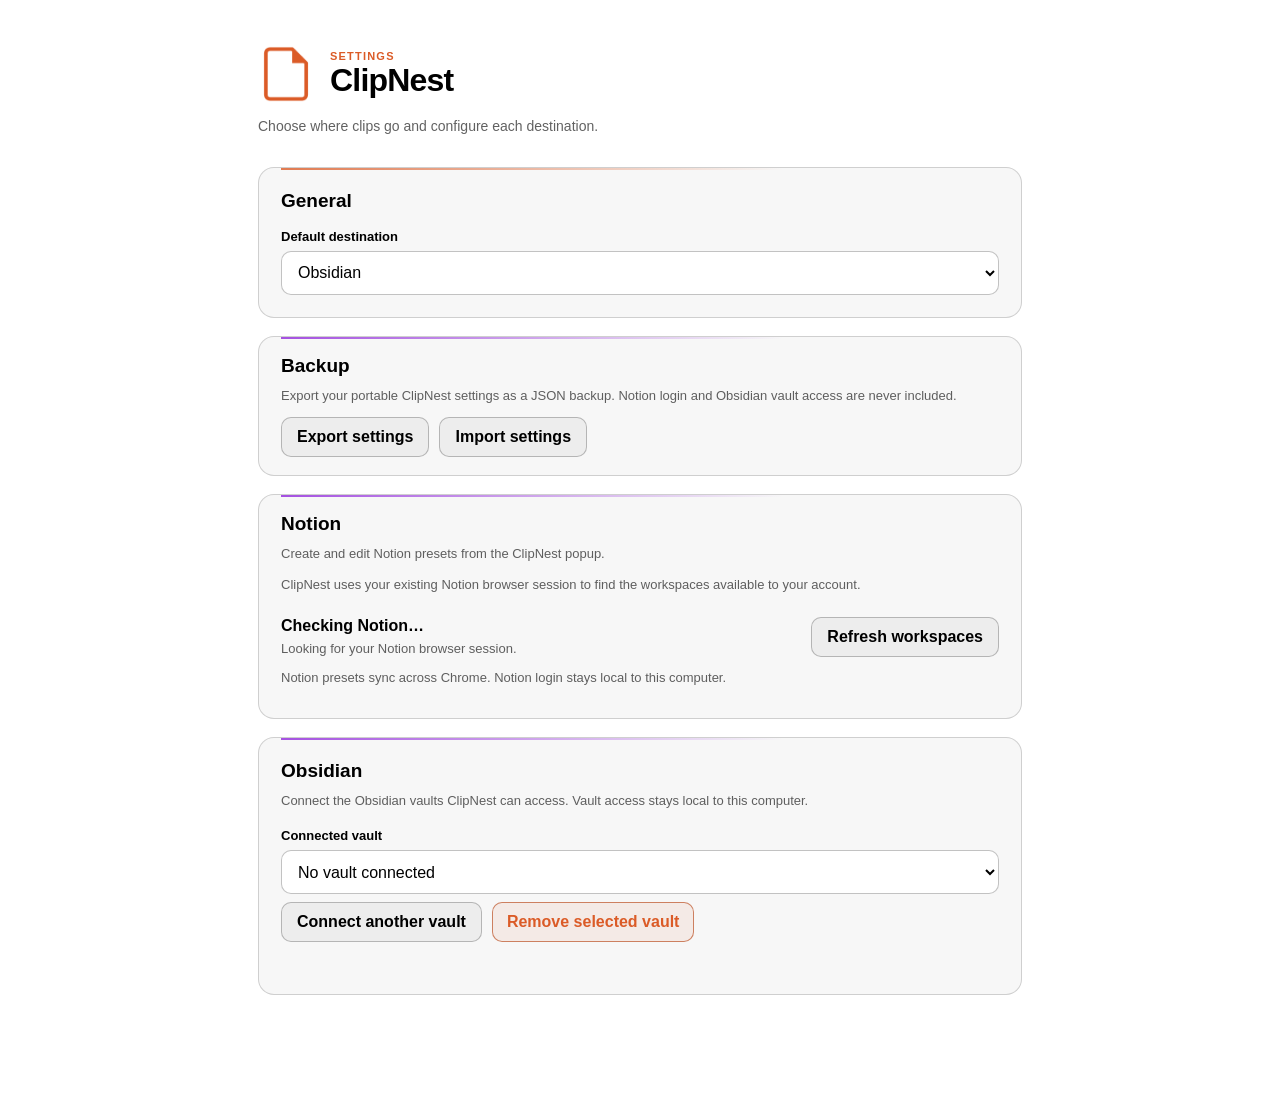
==== options.html @ adb9671c "Simplify Obsidian clip settings" ====
<!doctype html>
<html lang="en">
<head>
  <meta charset="utf-8" />
  <meta name="viewport" content="width=device-width, initial-scale=1" />
  <title>ClipNest Settings</title>
  <link rel="stylesheet" href="options.css" />
</head>
<body>
  <main class="page">
    <header class="settings-header">
      <div class="brand-row">
        <img
          class="brand-icon"
          src="icons/icon128.png"
          alt=""
          width="56"
          height="56"
        />
        <div class="brand-copy">
          <div class="brand-label">SETTINGS</div>
          <h1>ClipNest</h1>
        </div>
      </div>

      <p>Choose where clips go and configure each destination.</p>
    </header>

    <section class="card">
      <h2>General</h2>
      <label class="field">
        <span>Default destination</span>
        <select id="defaultDestination">
          <option value="obsidian">Obsidian</option>
          <option value="notion">Notion</option>
        </select>
      </label>
    </section>

    <section class="card backup-card">
      <h2>Backup</h2>

      <p class="help">
        Export your portable ClipNest settings as a JSON backup.
        Notion login and Obsidian vault access are never included.
      </p>

      <div class="vault-actions">
        <button
          id="exportSettings"
          class="secondary"
          type="button"
        >
          Export settings
        </button>

        <button
          id="importSettings"
          class="secondary"
          type="button"
        >
          Import settings
        </button>

        <input
          id="importSettingsFile"
          type="file"
          accept=".json,application/json"
          hidden
        />
      </div>

      <div
        id="settingsBackupStatus"
        class="status"
      ></div>
    </section>

    <section id="notionSettingsCard" class="card">
      <h2>Notion</h2>

      <p class="help notion-popup-management-note">
        Create and edit Notion presets from the ClipNest popup.
      </p>

      <p class="help">
        ClipNest uses your existing Notion browser session to find the workspaces available to your account.
      </p>

      <div class="notion-connection">
        <div>
          <strong id="notionConnectionTitle">Checking Notion…</strong>
          <div id="notionConnectionStatus" class="help">
            Looking for your Notion browser session.
          </div>
        </div>

        <div class="vault-actions notion-connection-actions">
          <button id="refreshNotionWorkspaces" class="secondary" type="button">
            Refresh workspaces
          </button>
        </div>
      </div>

      <p class="help notion-sync-note">
        Notion presets sync across Chrome. Notion login stays local to this computer.
      </p>

      <label class="field">
        <span>Preset</span>

        <select id="notionPresetSelect">
          <option value="">No presets configured</option>
        </select>
      </label>

      <div class="vault-actions">
        <button id="newNotionPreset" class="secondary" type="button">
          New preset
        </button>

        <button id="removeNotionPreset" class="vault-remove" type="button">
          Remove selected preset
        </button>
      </div>

      <label class="field">
        <span>Preset name</span>

        <input
          id="notionPresetName"
          type="text"
          autocomplete="off"
          placeholder="Reading Inbox"
        />
      </label>

      <label class="field">
        <span>Workspace</span>

        <div class="notion-workspace-picker">
          <button
            id="notionWorkspacePickerButton"
            class="notion-workspace-picker-button"
            type="button"
            aria-haspopup="listbox"
            aria-expanded="false"
          >
            <span
              id="notionWorkspacePickerIcon"
              class="notion-workspace-avatar notion-workspace-avatar-fallback"
            >
              N
            </span>

            <span
              id="notionWorkspacePickerLabel"
              class="notion-workspace-picker-label"
            >
              Choose a Notion workspace…
            </span>

            <span class="notion-workspace-picker-chevron">
              ▾
            </span>
          </button>

          <div
            id="notionWorkspacePickerMenu"
            class="notion-workspace-picker-menu hidden"
            role="listbox"
          ></div>

          <select
            id="notionWorkspaceSelect"
            class="notion-workspace-native-select"
            tabindex="-1"
            aria-hidden="true"
          >
            <option value="">Choose a Notion workspace…</option>
          </select>
        </div>

        <small id="notionWorkspaceHelp">
          Each preset remembers its own workspace.
        </small>
      </label>

      <label class="field">
        <span>Destination</span>

        <input
          id="notionDestinationSearch"
          type="search"
          autocomplete="off"
          placeholder="Search pages and databases…"
          disabled
        />

        <div
          id="notionDestinationResults"
          class="notion-destination-results"
        ></div>


        <select id="notionDataSourceId" class="notion-destination-native-select" disabled>
          <option value="">Choose a workspace first</option>
        </select>

        <small id="notionDataSourceHelp">
          Choose a workspace, then search for a page or database.
        </small>
      </label>

      <div class="notion-fields-editor">
        <div class="notion-fields-editor-heading">
          <strong>Fields</strong>
          <small id="notionFieldsEditorHelp">
            Choose a destination to configure its fields.
          </small>
        </div>

        <div
          id="notionPageFieldsPanel"
          class="notion-destination-fields-panel hidden"
        >
          <div class="notion-page-field-row">
            <div class="notion-field-config-copy">
              <strong>Title</strong>
              <small>
                Filled from the current webpage title.
              </small>
            </div>

            <span class="notion-field-type-badge">
              title
            </span>

            <span class="notion-field-automatic">
              Child page
            </span>
          </div>

          <small class="notion-fields-editor-note">
            This destination is a page. ClipNest creates a child page beneath it, so database properties do not apply.
          </small>
        </div>

        <div
          id="notionDatabaseFieldsPanel"
          class="notion-destination-fields-panel hidden"
        >
          <div
            id="notionSchemaFields"
            class="notion-schema-fields"
          ></div>

          <small class="notion-fields-editor-note">
            Fields come directly from this Notion database.
          </small>
        </div>

        <div
          class="notion-property-bridge"
          hidden
          aria-hidden="true"
        >
          <select id="notionTitleProperty" disabled>
            <option value="">Choose a database first</option>
          </select>

          <select id="notionUrlProperty" disabled>
            <option value="">None</option>
          </select>

          <select id="notionTagsProperty" disabled>
            <option value="">None</option>
          </select>
        </div>
      </div>

      <div id="notionStatus" class="status"></div>
    </section>

    <section class="card">
      <h2>Obsidian</h2>
      <p class="help">Connect the Obsidian vaults ClipNest can access. Vault access stays local to this computer.</p>

      <label class="field">
        <span>Connected vault</span>
        <select id="vaultSelect">
          <option value="">No vault connected</option>
        </select>
      </label>

      <div class="vault-actions">
        <button id="chooseVault" class="secondary" type="button">Connect another vault</button>
        <button id="disconnectVault" class="vault-remove" type="button">Remove selected vault</button>
      </div>

      <span id="vaultName" class="vault-name">No vault connected</span>

      <div id="obsidianStatus" class="status"></div>
    </section>

    <div id="settingsSavebar" class="savebar" hidden>
      <button id="saveSettings" class="primary" type="button">Save settings</button>
      <div id="saveStatus" class="status"></div>
    </div>
  </main>

  <script src="vault-store.js"></script>
  <script src="notion-store.js"></script>
  <script src="notion-session.js"></script>
<script src="fs-store.js"></script>
  <script src="options.js"></script>
</body>
</html>
---- options.css ----
:root {
  color-scheme: light dark;
  font-family:
    -apple-system,
    BlinkMacSystemFont,
    "Segoe UI",
    sans-serif;

  --purple: #9027db;
  --orange: #db5b27;

  --border:
    color-mix(
      in srgb,
      CanvasText 16%,
      transparent
    );

  --border-strong:
    color-mix(
      in srgb,
      CanvasText 24%,
      transparent
    );

  --muted:
    color-mix(
      in srgb,
      CanvasText 62%,
      transparent
    );

  --surface:
    color-mix(
      in srgb,
      CanvasText 3%,
      Canvas
    );

  --surface-hover:
    color-mix(
      in srgb,
      CanvasText 7%,
      Canvas
    );
}

* {
  box-sizing: border-box;
}

body {
  margin: 0;
  background: Canvas;
  color: CanvasText;
}

.page {
  width: min(820px, 100%);
  margin: 0 auto;
  padding: 46px 28px 90px;
}

/* Header */

.settings-header {
  margin-bottom: 30px;
}

.brand-row {
  display: flex;
  align-items: center;
  gap: 16px;
}

.brand-icon {
  width: 56px;
  height: 56px;
  display: block;
  flex: 0 0 auto;
}

.brand-copy {
  min-width: 0;
}

.brand-label {
  margin-bottom: 2px;
  color: var(--orange);
  font-size: 11px;
  font-weight: 800;
  letter-spacing: .11em;
}

.settings-header h1 {
  margin: 0;
  font-size: 32px;
  line-height: 1.05;
  letter-spacing: -.025em;
}

.settings-header p {
  max-width: 600px;
  margin: 14px 0 0;
  color: var(--muted);
  font-size: 14px;
  line-height: 1.5;
}

/* Cards */

.card {
  position: relative;
  margin-bottom: 18px;
  padding: 22px;
  overflow: hidden;

  border: 1px solid var(--border);
  border-radius: 16px;

  background: var(--surface);
}

.card::before {
  content: "";
  position: absolute;
  top: 0;
  left: 22px;
  right: 22px;
  height: 2px;

  background:
    linear-gradient(
      90deg,
      var(--purple),
      transparent 70%
    );

  opacity: .8;
}

.card:first-of-type::before {
  background:
    linear-gradient(
      90deg,
      var(--orange),
      transparent 70%
    );
}

.card h2 {
  margin: 0 0 8px;
  font-size: 19px;
  line-height: 1.2;
}

.help {
  max-width: 680px;
  margin: 0 0 18px;
  color: var(--muted);
  font-size: 13px;
  line-height: 1.5;
}

/* Fields */

.field {
  display: block;
  margin-top: 16px;
}

.field > span {
  display: block;
  margin-bottom: 7px;

  font-size: 13px;
  font-weight: 700;
}

.field em {
  color: var(--muted);
  font-style: normal;
  font-weight: 400;
}

.field small {
  display: block;
  margin-top: 6px;

  color: var(--muted);
  font-size: 12px;
  line-height: 1.4;
}

input,
select {
  width: 100%;
  min-height: 44px;

  padding: 10px 12px;

  border: 1px solid var(--border-strong);
  border-radius: 10px;

  outline: none;

  background: Canvas;
  color: CanvasText;

  font: inherit;

  transition:
    border-color 120ms ease,
    box-shadow 120ms ease,
    background 120ms ease;
}

input:hover,
select:hover {
  border-color:
    color-mix(
      in srgb,
      CanvasText 34%,
      transparent
    );
}

input:focus,
select:focus {
  border-color: var(--purple);

  box-shadow:
    0 0 0 3px
    color-mix(
      in srgb,
      var(--purple) 18%,
      transparent
    );
}

input::placeholder {
  color:
    color-mix(
      in srgb,
      CanvasText 40%,
      transparent
    );
}

/* Two-column fields */

.grid2 {
  display: grid;
  grid-template-columns: 1fr 1fr;
  gap: 14px;
}

/* Buttons */

button {
  min-height: 40px;
  font: inherit;
  cursor: pointer;

  transition:
    background 120ms ease,
    border-color 120ms ease,
    transform 80ms ease;
}

button:active {
  transform: translateY(1px);
}

.primary,
.secondary {
  padding: 9px 15px;
  border-radius: 10px;
  font-weight: 700;
}

.primary {
  border: 1px solid var(--purple);
  background: var(--purple);
  color: #fff;
}

.primary:hover {
  filter: brightness(.95);
}

.primary:focus-visible,
.secondary:focus-visible,
.text-button:focus-visible {
  outline: 2px solid var(--purple);
  outline-offset: 2px;
}

.secondary {
  border: 1px solid var(--border-strong);
  background: var(--surface-hover);
  color: CanvasText;
}

.secondary:hover {
  border-color:
    color-mix(
      in srgb,
      var(--purple) 65%,
      var(--border-strong)
    );

  background:
    color-mix(
      in srgb,
      var(--purple) 8%,
      var(--surface)
    );
}

.text-button {
  min-height: auto;
  padding: 7px 0;

  border: 0;
  background: transparent;

  color: var(--orange);

  font-weight: 650;
}

.text-button:hover {
  text-decoration: underline;
}

/* Vault */

.vault-row {
  display: flex;
  align-items: center;
  gap: 12px;

  margin: 16px 0 4px;
}

.vault-name {
  color: var(--muted);
  font-size: 13px;
}

/* Status */

.status {
  min-height: 20px;
  margin-top: 10px;

  font-size: 13px;
  line-height: 1.4;
}

.status.error {
  color: #d64a3b;
}

.status.success {
  color: #3a9651;
}

/* Sticky save area */

.savebar {
  position: sticky;
  bottom: 18px;
  z-index: 10;

  display: flex;
  align-items: center;
  gap: 14px;

  margin-top: 24px;
  padding: 12px;

  border: 1px solid var(--border);
  border-radius: 14px;

  background:
    color-mix(
      in srgb,
      Canvas 90%,
      transparent
    );

  box-shadow:
    0 10px 35px
    rgba(0, 0, 0, .16);

  backdrop-filter: blur(14px);
}

.savebar .primary {
  min-width: 150px;
}

/* Existing toggle support */

.toggle-row {
  display: flex;
  align-items: center;
  gap: 9px;

  margin-top: 14px;

  font-size: 13px;
}

.toggle-row input {
  width: auto;
  min-height: auto;
  margin: 0;
}

/* Responsive */

@media (max-width: 620px) {
  .page {
    padding: 28px 18px 70px;
  }

  .grid2 {
    grid-template-columns: 1fr;
  }

  .vault-row {
    align-items: flex-start;
    flex-direction: column;
  }

  .savebar {
    bottom: 10px;
  }

  .savebar .primary {
    flex: 1;
  }
}


/* VAULT MANAGEMENT - V0.7.1 */

.vault-actions {
  display: flex;
  align-items: center;
  gap: 10px;
  flex-wrap: wrap;
  margin: 8px 0 6px;
}

.vault-remove {
  appearance: none;
  border: 0;
  background: transparent;
  color: #db5b27;
  padding: 8px 4px;
  font: inherit;
  font-weight: 650;
  cursor: pointer;
}

.vault-remove:hover:not(:disabled) {
  text-decoration: underline;
}

.vault-remove:disabled {
  opacity: .4;
  cursor: default;
}

.vault-name {
  display: block;
  margin-bottom: 14px;
}

/* NOTION OAUTH */

.notion-connection {
  display: flex;
  align-items: flex-start;
  justify-content: space-between;
  gap: 18px;
  padding: 14px 0 18px;
}

.notion-connection strong {
  display: block;
  margin-bottom: 4px;
}

.notion-connection .help {
  margin: 0;
}

.notion-connection-actions {
  flex-shrink: 0;
  margin: 0;
}

/* NOTION WORKSPACE PICKER */

.notion-workspace-picker {
  position: relative;
}

.notion-workspace-native-select {
  position: absolute;
  width: 1px;
  height: 1px;
  opacity: 0;
  pointer-events: none;
}

.notion-workspace-picker-button {
  width: 100%;
  min-height: 54px;
  display: flex;
  align-items: center;
  gap: 12px;
  padding: 9px 14px;
  border: 1px solid rgba(255, 255, 255, 0.22);
  border-radius: 10px;
  background: rgba(0, 0, 0, 0.12);
  color: inherit;
  font: inherit;
  text-align: left;
  cursor: pointer;
}

.notion-workspace-picker-button:hover {
  border-color: rgba(255, 255, 255, 0.34);
}

.notion-workspace-picker-button:focus-visible {
  outline: 2px solid #9027db;
  outline-offset: 2px;
}

.notion-workspace-picker-button:disabled {
  cursor: default;
  opacity: 0.55;
}

.notion-workspace-picker-label {
  flex: 1;
  min-width: 0;
  overflow: hidden;
  text-overflow: ellipsis;
  white-space: nowrap;
}

.notion-workspace-picker-chevron {
  flex: 0 0 auto;
  opacity: 0.7;
}

.notion-workspace-avatar {
  width: 34px;
  height: 34px;
  flex: 0 0 34px;
  display: grid;
  place-items: center;
  overflow: hidden;
  border-radius: 8px;
  background: rgba(255, 255, 255, 0.08);
  font-size: 20px;
  line-height: 1;
}

.notion-workspace-avatar img {
  width: 100%;
  height: 100%;
  display: block;
  object-fit: cover;
}

.notion-workspace-avatar-fallback {
  font-size: 17px;
  font-weight: 650;
}

.notion-workspace-picker-menu {
  position: absolute;
  z-index: 100;
  top: calc(100% + 6px);
  left: 0;
  right: 0;
  max-height: 330px;
  overflow-y: auto;
  padding: 6px;
  border: 1px solid rgba(255, 255, 255, 0.2);
  border-radius: 12px;
  background: #1d1d1d;
  box-shadow:
    0 18px 50px rgba(0, 0, 0, 0.34);
}

.notion-workspace-picker-item {
  width: 100%;
  display: flex;
  align-items: center;
  gap: 12px;
  padding: 9px 10px;
  border: 0;
  border-radius: 8px;
  background: transparent;
  color: inherit;
  font: inherit;
  text-align: left;
  cursor: pointer;
}

.notion-workspace-picker-item:hover,
.notion-workspace-picker-item[aria-selected="true"] {
  background: rgba(144, 39, 219, 0.18);
}

.notion-workspace-picker-item-copy {
  min-width: 0;
  flex: 1;
}

.notion-workspace-picker-item-name {
  overflow: hidden;
  text-overflow: ellipsis;
  white-space: nowrap;
  font-weight: 650;
}

.notion-workspace-picker-item-meta {
  margin-top: 2px;
  overflow: hidden;
  text-overflow: ellipsis;
  white-space: nowrap;
  font-size: 12px;
  opacity: 0.58;
}

.notion-workspace-picker-check {
  width: 20px;
  flex: 0 0 20px;
  text-align: center;
  font-weight: 700;
}

.notion-workspace-picker-menu.hidden {
  display: none;
}

/* NOTION WORKSPACE PICKER - TEXT LAYOUT FIX */

.notion-workspace-picker-item-copy {
  display: flex;
  flex-direction: column;
  justify-content: center;
  gap: 2px;
  min-width: 0;
}

.notion-workspace-picker-item-name,
.notion-workspace-picker-item-meta {
  display: block;
  width: 100%;
}

.notion-workspace-picker-item-name {
  line-height: 1.25;
}

.notion-workspace-picker-item-meta {
  line-height: 1.3;
}

.notion-workspace-picker-item {
  min-height: 58px;
}

.notion-workspace-picker-menu {
  overflow-x: hidden;
  overflow-y: auto;
}

/* NOTION DESTINATION RESULTS */

.notion-destination-native-select {
  position: absolute;
  width: 1px;
  height: 1px;
  opacity: 0;
  pointer-events: none;
}

.notion-destination-results {
  margin-top: 10px;
  max-height: 390px;
  overflow-x: hidden;
  overflow-y: auto;
  border: 1px solid rgba(255, 255, 255, 0.18);
  border-radius: 12px;
  background: rgba(0, 0, 0, 0.12);
}

.notion-destination-results:empty {
  display: none;
}

.notion-destination-placeholder {
  padding: 18px;
  color: rgba(255, 255, 255, 0.55);
  font-size: 14px;
}

.notion-destination-group {
  padding: 8px;
}

.notion-destination-group + .notion-destination-group {
  border-top: 1px solid rgba(255, 255, 255, 0.09);
}

.notion-destination-group-title {
  padding: 8px 10px 6px;
  color: rgba(255, 255, 255, 0.62);
  font-size: 13px;
  font-weight: 700;
}

.notion-destination-item {
  width: 100%;
  min-height: 58px;
  display: flex;
  align-items: center;
  gap: 12px;
  padding: 8px 10px;
  border: 0;
  border-radius: 9px;
  background: transparent;
  color: inherit;
  font: inherit;
  text-align: left;
  cursor: pointer;
}

.notion-destination-item:hover {
  background: rgba(255, 255, 255, 0.065);
}

.notion-destination-item.selected {
  background: rgba(144, 39, 219, 0.2);
}

.notion-destination-icon {
  width: 36px;
  height: 36px;
  flex: 0 0 36px;
  display: grid;
  place-items: center;
  overflow: hidden;
  border-radius: 7px;
  background: rgba(255, 255, 255, 0.07);
  font-size: 22px;
  line-height: 1;
}

.notion-destination-icon img {
  width: 100%;
  height: 100%;
  display: block;
  object-fit: contain;
}

.notion-destination-icon.fallback {
  color: rgba(255, 255, 255, 0.68);
  font-size: 19px;
  font-weight: 600;
}

.notion-destination-copy {
  min-width: 0;
  flex: 1;
}

.notion-destination-name {
  overflow: hidden;
  text-overflow: ellipsis;
  white-space: nowrap;
  font-weight: 650;
  line-height: 1.3;
}

.notion-destination-breadcrumb {
  margin-top: 3px;
  overflow: hidden;
  text-overflow: ellipsis;
  white-space: nowrap;
  color: rgba(255, 255, 255, 0.52);
  font-size: 13px;
  line-height: 1.25;
}

.notion-destination-check {
  width: 20px;
  flex: 0 0 20px;
  text-align: center;
  font-weight: 700;
}

/* =================================
   NOTION PRESET FIELDS EDITOR
   ================================= */

.notion-fields-editor {
  display: flex;
  flex-direction: column;
  gap: 10px;
  margin-top: 4px;
}

.notion-fields-editor-heading {
  display: flex;
  flex-direction: column;
  gap: 4px;
  margin-bottom: 2px;
}

.notion-fields-editor-heading strong {
  font-size: 15px;
}

.notion-fields-editor-heading small,
.notion-fields-editor-note {
  opacity: .65;
  line-height: 1.4;
}

.notion-field-config-row {
  display: grid;
  grid-template-columns:
    minmax(150px, .8fr)
    minmax(190px, 1.2fr)
    auto;

  align-items: center;
  gap: 12px;

  padding: 12px;

  border: 1px solid rgba(255, 255, 255, .11);
  border-radius: 10px;

  background: rgba(255, 255, 255, .025);
}

.notion-field-config-copy {
  display: flex;
  flex-direction: column;
  gap: 3px;
  min-width: 0;
}

.notion-field-config-copy strong {
  font-size: 14px;
}

.notion-field-config-copy small {
  opacity: .58;
  line-height: 1.3;
}

.notion-field-config-row select {
  width: 100%;
  min-width: 0;
}

.notion-field-visibility {
  display: inline-flex;
  align-items: center;
  gap: 7px;

  white-space: nowrap;

  font-size: 12px;
  cursor: pointer;
}

.notion-field-visibility input {
  margin: 0;
}

.notion-field-visibility:has(input:disabled) {
  opacity: .45;
  cursor: default;
}

.notion-field-automatic {
  opacity: .5;
  font-size: 12px;
  white-space: nowrap;
}

@media (max-width: 760px) {
  .notion-field-config-row {
    grid-template-columns: 1fr;
  }

  .notion-field-visibility,
  .notion-field-automatic {
    justify-self: start;
  }
}

/* =================================
   NOTION DYNAMIC SCHEMA FIELDS
   ================================= */

.notion-destination-fields-panel.hidden {
  display: none;
}

.notion-schema-fields {
  display: flex;
  flex-direction: column;
  gap: 9px;
}

.notion-schema-field-row,
.notion-page-field-row {
  display: grid;
  grid-template-columns:
    minmax(180px, 1fr)
    minmax(88px, auto)
    minmax(150px, auto);

  align-items: center;
  gap: 14px;

  padding: 12px 14px;

  border: 1px solid rgba(255, 255, 255, .11);
  border-radius: 10px;

  background: rgba(255, 255, 255, .025);
}

.notion-field-type-badge {
  display: inline-flex;
  align-items: center;
  justify-content: center;

  justify-self: start;

  padding: 4px 8px;

  border: 1px solid rgba(255, 255, 255, .12);
  border-radius: 999px;

  background: rgba(255, 255, 255, .04);

  opacity: .72;

  font-size: 11px;
  line-height: 1;
}

.notion-schema-field-action {
  display: flex;
  align-items: center;
  justify-content: flex-end;

  min-width: 140px;
}

.notion-field-not-supported {
  opacity: .42;
  font-size: 12px;
  white-space: nowrap;
}

.notion-schema-fields-empty {
  padding: 18px;

  border: 1px dashed rgba(255, 255, 255, .14);
  border-radius: 10px;

  opacity: .55;
  text-align: center;
}

.notion-property-bridge {
  display: none !important;
}

.notion-schema-field-warning {
  border-color: rgba(219, 91, 39, .35);
}

@media (max-width: 760px) {
  .notion-schema-field-row,
  .notion-page-field-row {
    grid-template-columns: 1fr;
  }

  .notion-schema-field-action {
    justify-content: flex-start;
  }
}

/* Notion preset management moved to the popup. */

.notion-popup-management-note {
  margin-bottom: 18px;
}

/* Keep browser-session controls in Settings.
   Hide the obsolete preset editor without removing
   its DOM yet, so existing session/admin code remains safe. */

label:has(#notionPresetSelect),
label:has(#notionPresetName),
label:has(#notionWorkspacePickerButton),
label:has(#notionDestinationSearch),
label:has(#notionDataSourceId),
.vault-actions:has(#newNotionPreset),
#newNotionPreset,
#removeNotionPreset,
#notionWorkspaceHelp,
#notionDestinationResults,
#notionDataSourceHelp,
.notion-fields-editor,
.notion-property-bridge {
  display: none !important;
}

.backup-card,
#notionSettingsCard {
  padding-top: 18px;
  padding-bottom: 18px;
}

.backup-card .help,
#notionSettingsCard > .help {
  margin-bottom: 12px;
}

.backup-card .vault-actions {
  margin-top: 4px;
  margin-bottom: 0;
}

.backup-card .status:empty,
#notionStatus:empty {
  min-height: 0;
  margin-top: 0;
}

#notionSettingsCard .field {
  margin-top: 14px;
}

.notion-connection {
  padding-top: 10px;
  padding-bottom: 12px;
}

.notion-sync-note {
  margin-top: -2px;
  margin-bottom: 12px;
}

#vaultName {
  display: none;
}

.vault-remove {
  min-height: 40px;
  padding: 9px 14px;
  border: 1px solid
    color-mix(
      in srgb,
      var(--orange) 58%,
      var(--border-strong)
    );
  border-radius: 10px;
  background:
    color-mix(
      in srgb,
      var(--orange) 8%,
      transparent
    );
  color: var(--orange);
  font-weight: 700;
}

.vault-remove:hover:not(:disabled) {
  border-color:
    color-mix(
      in srgb,
      var(--orange) 78%,
      var(--border-strong)
    );
  background:
    color-mix(
      in srgb,
      var(--orange) 14%,
      transparent
    );
  text-decoration: none;
}

.savebar[hidden] {
  display: none;
}

.page.settings-dirty .card:last-of-type {
  margin-bottom: 88px;
}
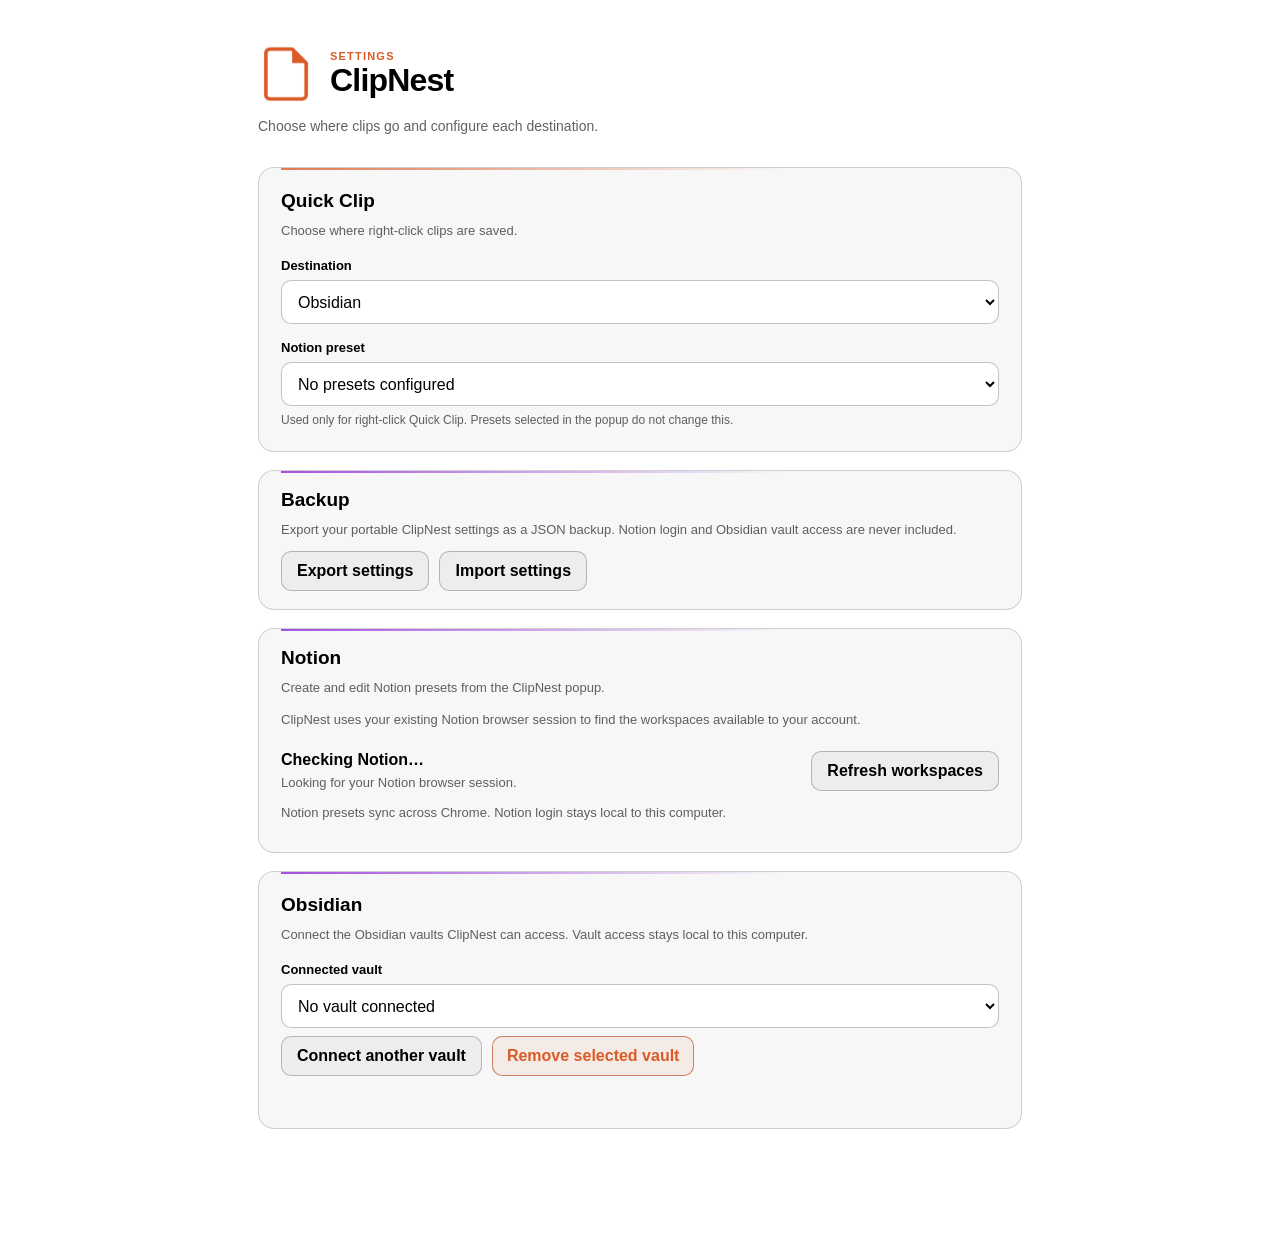
==== commit e391ec9b: "Add dedicated Quick Clip Notion preset" ====
--- a/options.html
+++ b/options.html
@@ -27,13 +27,34 @@
     </header>
 
     <section class="card">
-      <h2>General</h2>
-      <label class="field">
-        <span>Default destination</span>
+      <h2>Quick Clip</h2>
+
+      <p class="help">
+        Choose where right-click clips are saved.
+      </p>
+
+      <label class="field">
+        <span>Destination</span>
         <select id="defaultDestination">
           <option value="obsidian">Obsidian</option>
           <option value="notion">Notion</option>
         </select>
+      </label>
+
+      <label
+        id="quickClipNotionPresetField"
+        class="field"
+        hidden
+      >
+        <span>Notion preset</span>
+
+        <select id="quickClipNotionPresetId">
+          <option value="">No presets configured</option>
+        </select>
+
+        <small>
+          Used only for right-click Quick Clip. Presets selected in the popup do not change this.
+        </small>
       </label>
     </section>
 
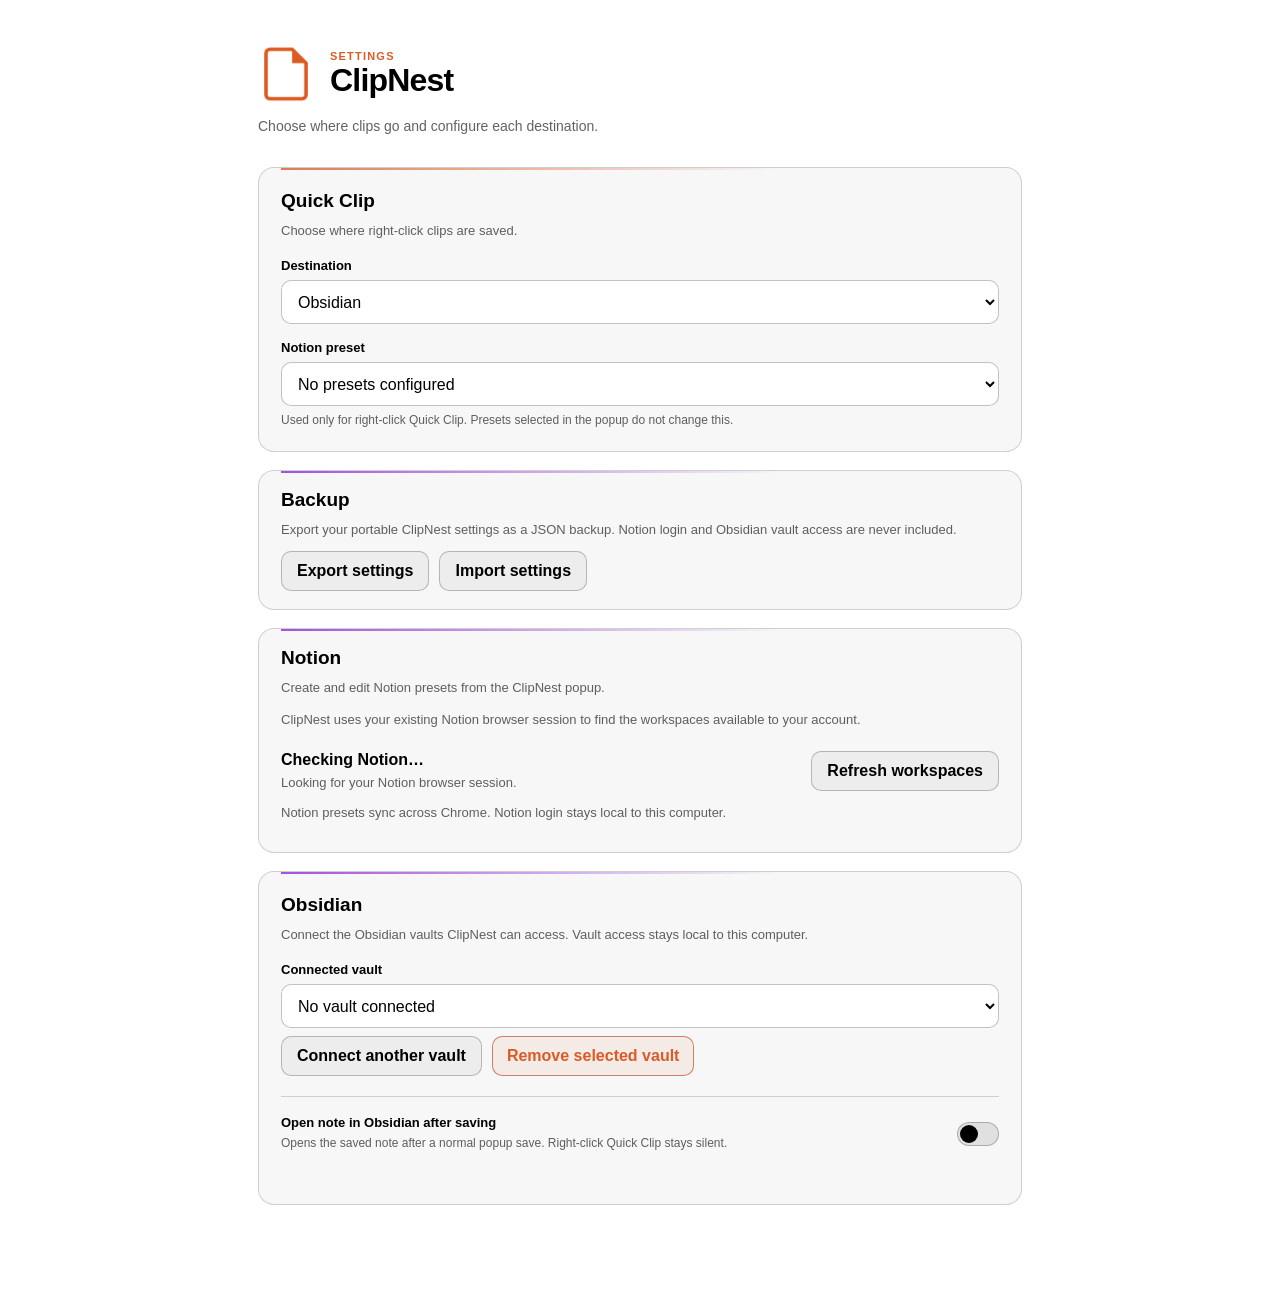
==== commit adffc309: "Open saved Obsidian notes on request" ====
--- a/options.html
+++ b/options.html
@@ -321,6 +321,21 @@
 
       <span id="vaultName" class="vault-name">No vault connected</span>
 
+      <label class="toggle-field">
+        <span class="toggle-copy">
+          <span>Open note in Obsidian after saving</span>
+          <small>
+            Opens the saved note after a normal popup save.
+            Right-click Quick Clip stays silent.
+          </small>
+        </span>
+
+        <input
+          id="obsidianOpenAfterSave"
+          type="checkbox"
+        />
+      </label>
+
       <div id="obsidianStatus" class="status"></div>
     </section>
 
--- a/options.css
+++ b/options.css
@@ -190,6 +190,76 @@
   color: var(--muted);
   font-size: 12px;
   line-height: 1.4;
+}
+
+.toggle-field {
+  display: flex;
+  align-items: center;
+  justify-content: space-between;
+  gap: 20px;
+  margin-top: 20px;
+  padding-top: 18px;
+  border-top: 1px solid var(--border);
+}
+
+.toggle-copy {
+  min-width: 0;
+}
+
+.toggle-copy > span {
+  display: block;
+  font-size: 13px;
+  font-weight: 700;
+}
+
+.toggle-copy small {
+  display: block;
+  margin-top: 5px;
+  color: var(--muted);
+  font-size: 12px;
+  line-height: 1.4;
+}
+
+.toggle-field input[type="checkbox"] {
+  appearance: none;
+  position: relative;
+  width: 42px;
+  min-width: 42px;
+  height: 24px;
+  min-height: 24px;
+  margin: 0;
+  padding: 0;
+  border: 1px solid var(--border-strong);
+  border-radius: 999px;
+  background:
+    color-mix(
+      in srgb,
+      CanvasText 12%,
+      Canvas
+    );
+  cursor: pointer;
+}
+
+.toggle-field input[type="checkbox"]::before {
+  content: "";
+  position: absolute;
+  top: 2px;
+  left: 2px;
+  width: 18px;
+  height: 18px;
+  border-radius: 50%;
+  background: CanvasText;
+  transition: transform 120ms ease;
+}
+
+.toggle-field input[type="checkbox"]:checked {
+  border-color: var(--purple);
+  background: var(--purple);
+}
+
+.toggle-field input[type="checkbox"]:checked::before {
+  transform: translateX(18px);
+  background: white;
 }
 
 input,
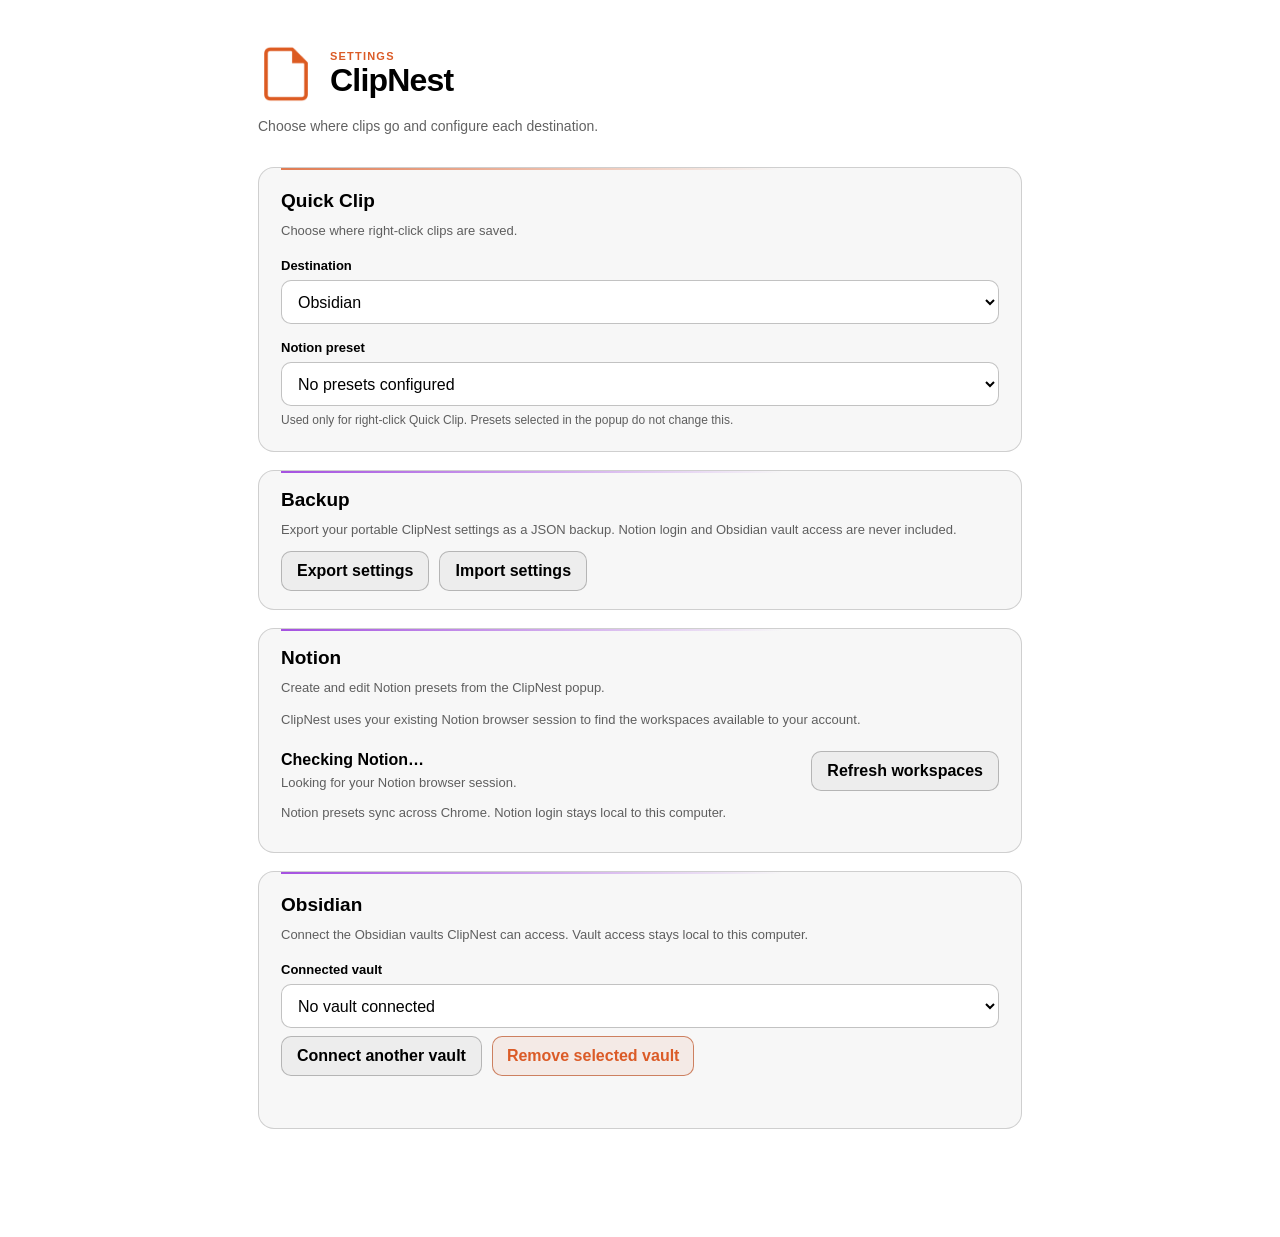
==== commit fa5d9e97: "Move Obsidian open toggle into popup" ====
--- a/options.html
+++ b/options.html
@@ -321,21 +321,6 @@
 
       <span id="vaultName" class="vault-name">No vault connected</span>
 
-      <label class="toggle-field">
-        <span class="toggle-copy">
-          <span>Open note in Obsidian after saving</span>
-          <small>
-            Opens the saved note after a normal popup save.
-            Right-click Quick Clip stays silent.
-          </small>
-        </span>
-
-        <input
-          id="obsidianOpenAfterSave"
-          type="checkbox"
-        />
-      </label>
-
       <div id="obsidianStatus" class="status"></div>
     </section>
 
--- a/options.css
+++ b/options.css
@@ -190,76 +190,6 @@
   color: var(--muted);
   font-size: 12px;
   line-height: 1.4;
-}
-
-.toggle-field {
-  display: flex;
-  align-items: center;
-  justify-content: space-between;
-  gap: 20px;
-  margin-top: 20px;
-  padding-top: 18px;
-  border-top: 1px solid var(--border);
-}
-
-.toggle-copy {
-  min-width: 0;
-}
-
-.toggle-copy > span {
-  display: block;
-  font-size: 13px;
-  font-weight: 700;
-}
-
-.toggle-copy small {
-  display: block;
-  margin-top: 5px;
-  color: var(--muted);
-  font-size: 12px;
-  line-height: 1.4;
-}
-
-.toggle-field input[type="checkbox"] {
-  appearance: none;
-  position: relative;
-  width: 42px;
-  min-width: 42px;
-  height: 24px;
-  min-height: 24px;
-  margin: 0;
-  padding: 0;
-  border: 1px solid var(--border-strong);
-  border-radius: 999px;
-  background:
-    color-mix(
-      in srgb,
-      CanvasText 12%,
-      Canvas
-    );
-  cursor: pointer;
-}
-
-.toggle-field input[type="checkbox"]::before {
-  content: "";
-  position: absolute;
-  top: 2px;
-  left: 2px;
-  width: 18px;
-  height: 18px;
-  border-radius: 50%;
-  background: CanvasText;
-  transition: transform 120ms ease;
-}
-
-.toggle-field input[type="checkbox"]:checked {
-  border-color: var(--purple);
-  background: var(--purple);
-}
-
-.toggle-field input[type="checkbox"]:checked::before {
-  transform: translateX(18px);
-  background: white;
 }
 
 input,
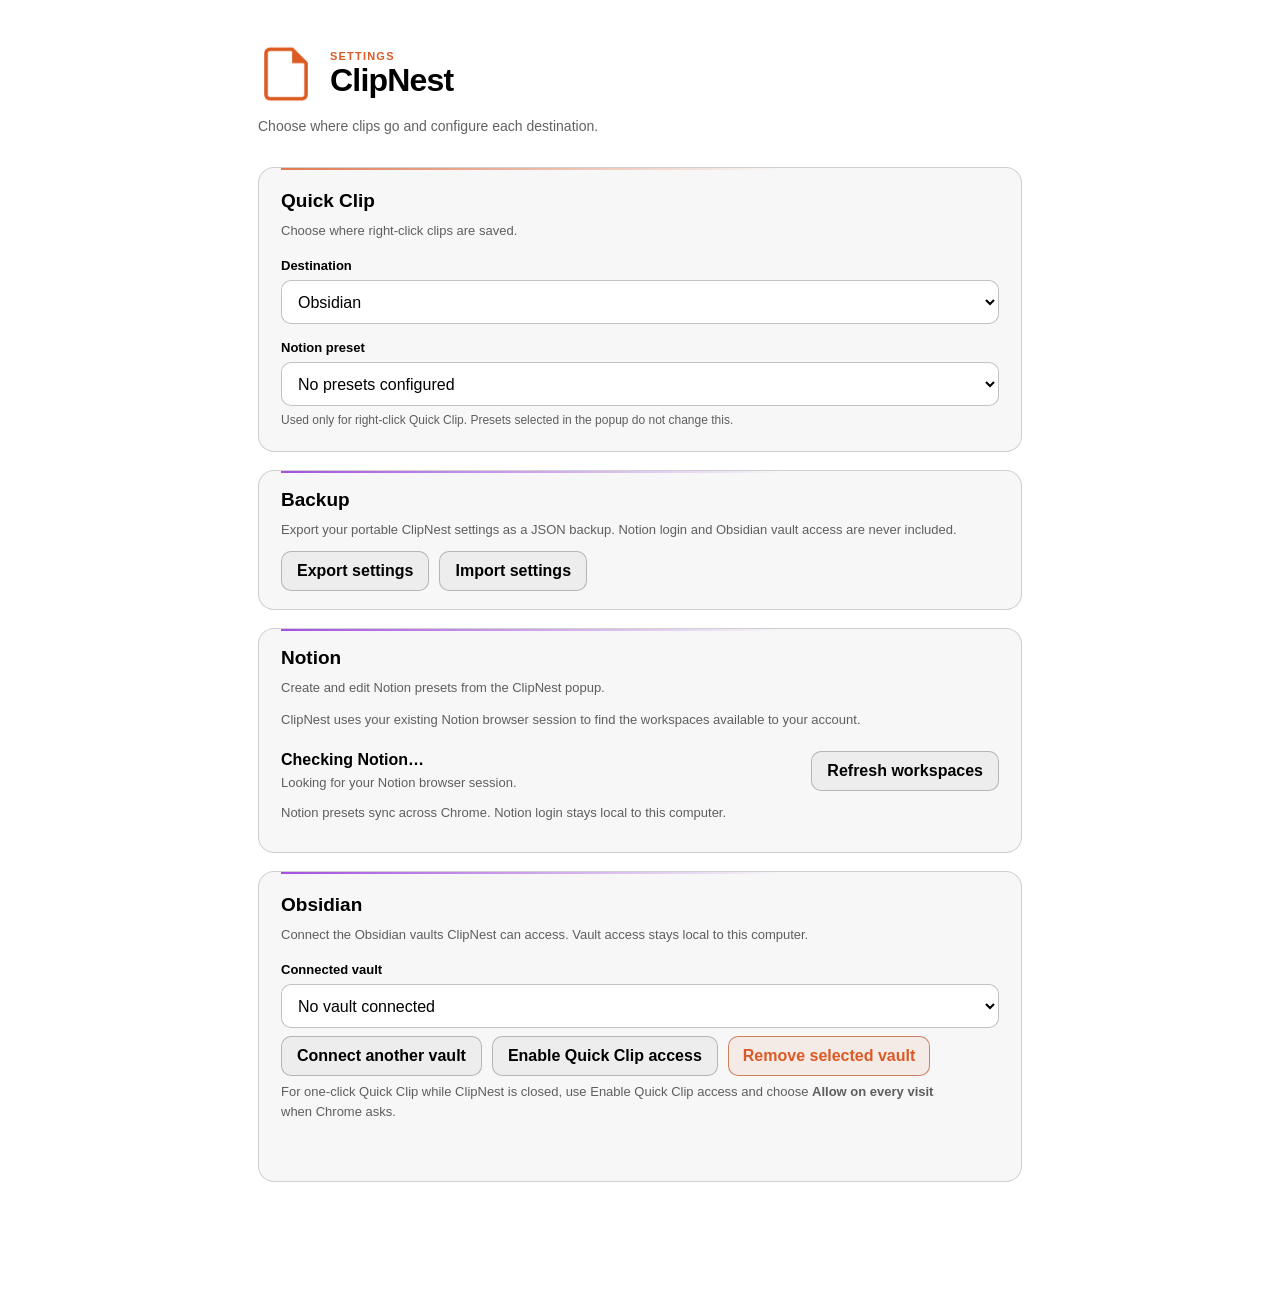
==== commit d5fda04f: "Release ClipNest 2.0.0" ====
--- a/options.html
+++ b/options.html
@@ -316,10 +316,15 @@
 
       <div class="vault-actions">
         <button id="chooseVault" class="secondary" type="button">Connect another vault</button>
+        <button id="enableQuickClipAccess" class="secondary" type="button">Enable Quick Clip access</button>
         <button id="disconnectVault" class="vault-remove" type="button">Remove selected vault</button>
       </div>
 
       <span id="vaultName" class="vault-name">No vault connected</span>
+
+      <p class="help">
+        For one-click Quick Clip while ClipNest is closed, use Enable Quick Clip access and choose <strong>Allow on every visit</strong> when Chrome asks.
+      </p>
 
       <div id="obsidianStatus" class="status"></div>
     </section>
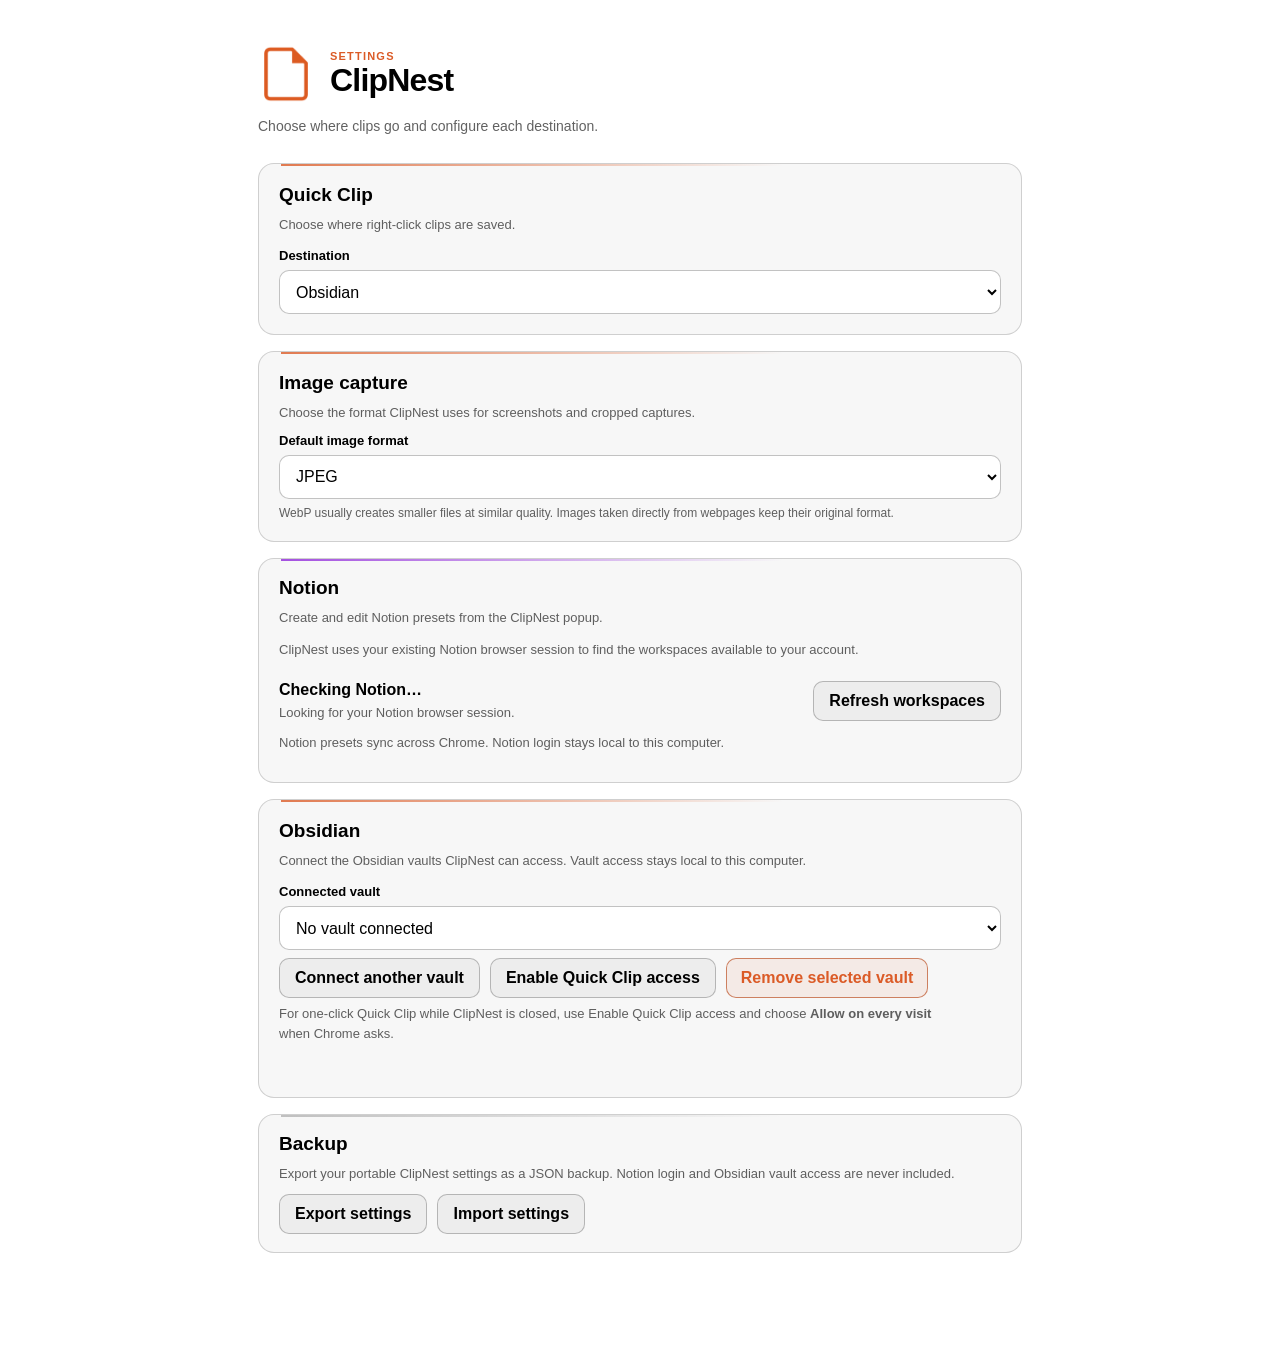
==== commit 30a5afe0: "Add content scope and refine capture UX" ====
--- a/options.html
+++ b/options.html
@@ -26,7 +26,7 @@
       <p>Choose where clips go and configure each destination.</p>
     </header>
 
-    <section class="card">
+    <section class="card quick-clip-card">
       <h2>Quick Clip</h2>
 
       <p class="help">
@@ -58,46 +58,29 @@
       </label>
     </section>
 
-    <section class="card backup-card">
-      <h2>Backup</h2>
-
-      <p class="help">
-        Export your portable ClipNest settings as a JSON backup.
-        Notion login and Obsidian vault access are never included.
-      </p>
-
-      <div class="vault-actions">
-        <button
-          id="exportSettings"
-          class="secondary"
-          type="button"
-        >
-          Export settings
-        </button>
-
-        <button
-          id="importSettings"
-          class="secondary"
-          type="button"
-        >
-          Import settings
-        </button>
-
-        <input
-          id="importSettingsFile"
-          type="file"
-          accept=".json,application/json"
-          hidden
-        />
-      </div>
-
-      <div
-        id="settingsBackupStatus"
-        class="status"
-      ></div>
-    </section>
-
-    <section id="notionSettingsCard" class="card">
+    <section class="card image-capture-card">
+      <h2>Image capture</h2>
+
+      <p class="help">
+        Choose the format ClipNest uses for screenshots and cropped captures.
+      </p>
+
+      <label class="field">
+        <span>Default image format</span>
+
+        <select id="defaultImageFormat">
+          <option value="jpeg">JPEG</option>
+          <option value="webp">WebP</option>
+        </select>
+
+        <small>
+          WebP usually creates smaller files at similar quality.
+          Images taken directly from webpages keep their original format.
+        </small>
+      </label>
+    </section>
+
+    <section id="notionSettingsCard" class="card notion-card">
       <h2>Notion</h2>
 
       <p class="help notion-popup-management-note">
@@ -303,7 +286,7 @@
       <div id="notionStatus" class="status"></div>
     </section>
 
-    <section class="card">
+    <section class="card obsidian-card">
       <h2>Obsidian</h2>
       <p class="help">Connect the Obsidian vaults ClipNest can access. Vault access stays local to this computer.</p>
 
@@ -327,6 +310,45 @@
       </p>
 
       <div id="obsidianStatus" class="status"></div>
+    </section>
+
+    <section class="card backup-card">
+      <h2>Backup</h2>
+
+      <p class="help">
+        Export your portable ClipNest settings as a JSON backup.
+        Notion login and Obsidian vault access are never included.
+      </p>
+
+      <div class="vault-actions">
+        <button
+          id="exportSettings"
+          class="secondary"
+          type="button"
+        >
+          Export settings
+        </button>
+
+        <button
+          id="importSettings"
+          class="secondary"
+          type="button"
+        >
+          Import settings
+        </button>
+
+        <input
+          id="importSettingsFile"
+          type="file"
+          accept=".json,application/json"
+          hidden
+        />
+      </div>
+
+      <div
+        id="settingsBackupStatus"
+        class="status"
+      ></div>
     </section>
 
     <div id="settingsSavebar" class="savebar" hidden>
--- a/options.css
+++ b/options.css
@@ -64,7 +64,7 @@
 /* Header */
 
 .settings-header {
-  margin-bottom: 30px;
+  margin-bottom: 26px;
 }
 
 .brand-row {
@@ -111,8 +111,8 @@
 
 .card {
   position: relative;
-  margin-bottom: 18px;
-  padding: 22px;
+  margin-bottom: 16px;
+  padding: 20px;
   overflow: hidden;
 
   border: 1px solid var(--border);
@@ -156,7 +156,7 @@
 
 .help {
   max-width: 680px;
-  margin: 0 0 18px;
+  margin: 0 0 14px;
   color: var(--muted);
   font-size: 13px;
   line-height: 1.5;
@@ -166,7 +166,7 @@
 
 .field {
   display: block;
-  margin-top: 16px;
+  margin-top: 14px;
 }
 
 .field > span {
@@ -1122,3 +1122,121 @@
 .page.settings-dirty .card:last-of-type {
   margin-bottom: 88px;
 }
+
+/* =================================
+   CLIPNEST SETTINGS POLISH - 2.0.10
+   ================================= */
+
+/*
+ * HTML's hidden attribute must win over .field display rules.
+ * Quick Clip's JS already manages this attribute.
+ */
+
+#quickClipNotionPresetField[hidden] {
+  display: none !important;
+}
+
+
+/* Section accent semantics. */
+
+.quick-clip-card::before,
+.image-capture-card::before,
+.obsidian-card::before {
+  background:
+    linear-gradient(
+      90deg,
+      var(--orange),
+      transparent 70%
+    );
+}
+
+#notionSettingsCard::before {
+  background:
+    linear-gradient(
+      90deg,
+      var(--purple),
+      transparent 70%
+    );
+}
+
+.backup-card::before {
+  background:
+    linear-gradient(
+      90deg,
+      color-mix(
+        in srgb,
+        CanvasText 28%,
+        transparent
+      ),
+      transparent 70%
+    );
+}
+
+
+/* The one-control Image capture card can be more compact. */
+
+.image-capture-card .help {
+  margin-bottom: 10px;
+}
+
+.image-capture-card .field {
+  margin-top: 10px;
+}
+
+
+/* Backup is a utility section, so keep it compact at the end. */
+
+.backup-card {
+  padding-top: 18px;
+  padding-bottom: 18px;
+}
+
+.backup-card .help {
+  margin-bottom: 10px;
+}
+
+
+/* END CLIPNEST SETTINGS POLISH - 2.0.10 */
+
+/* =================================
+   CLIPNEST COMPACT SAVEBAR - 2.0.11
+   ================================= */
+
+/*
+ * The Settings Save bar only needs enough room for its
+ * action and status. Keeping it compact prevents the
+ * sticky control from covering the Backup card.
+ */
+
+.savebar {
+  width: fit-content;
+  max-width: 100%;
+
+  margin-top: 16px;
+  margin-left: auto;
+
+  padding: 10px;
+
+  border-radius: 12px;
+}
+
+.savebar .primary {
+  min-width: 140px;
+}
+
+.savebar .status:empty {
+  display: none;
+}
+
+@media (max-width: 620px) {
+  .savebar {
+    width: 100%;
+    margin-left: 0;
+  }
+
+  .savebar .primary {
+    width: 100%;
+  }
+}
+
+/* END CLIPNEST COMPACT SAVEBAR - 2.0.11 */
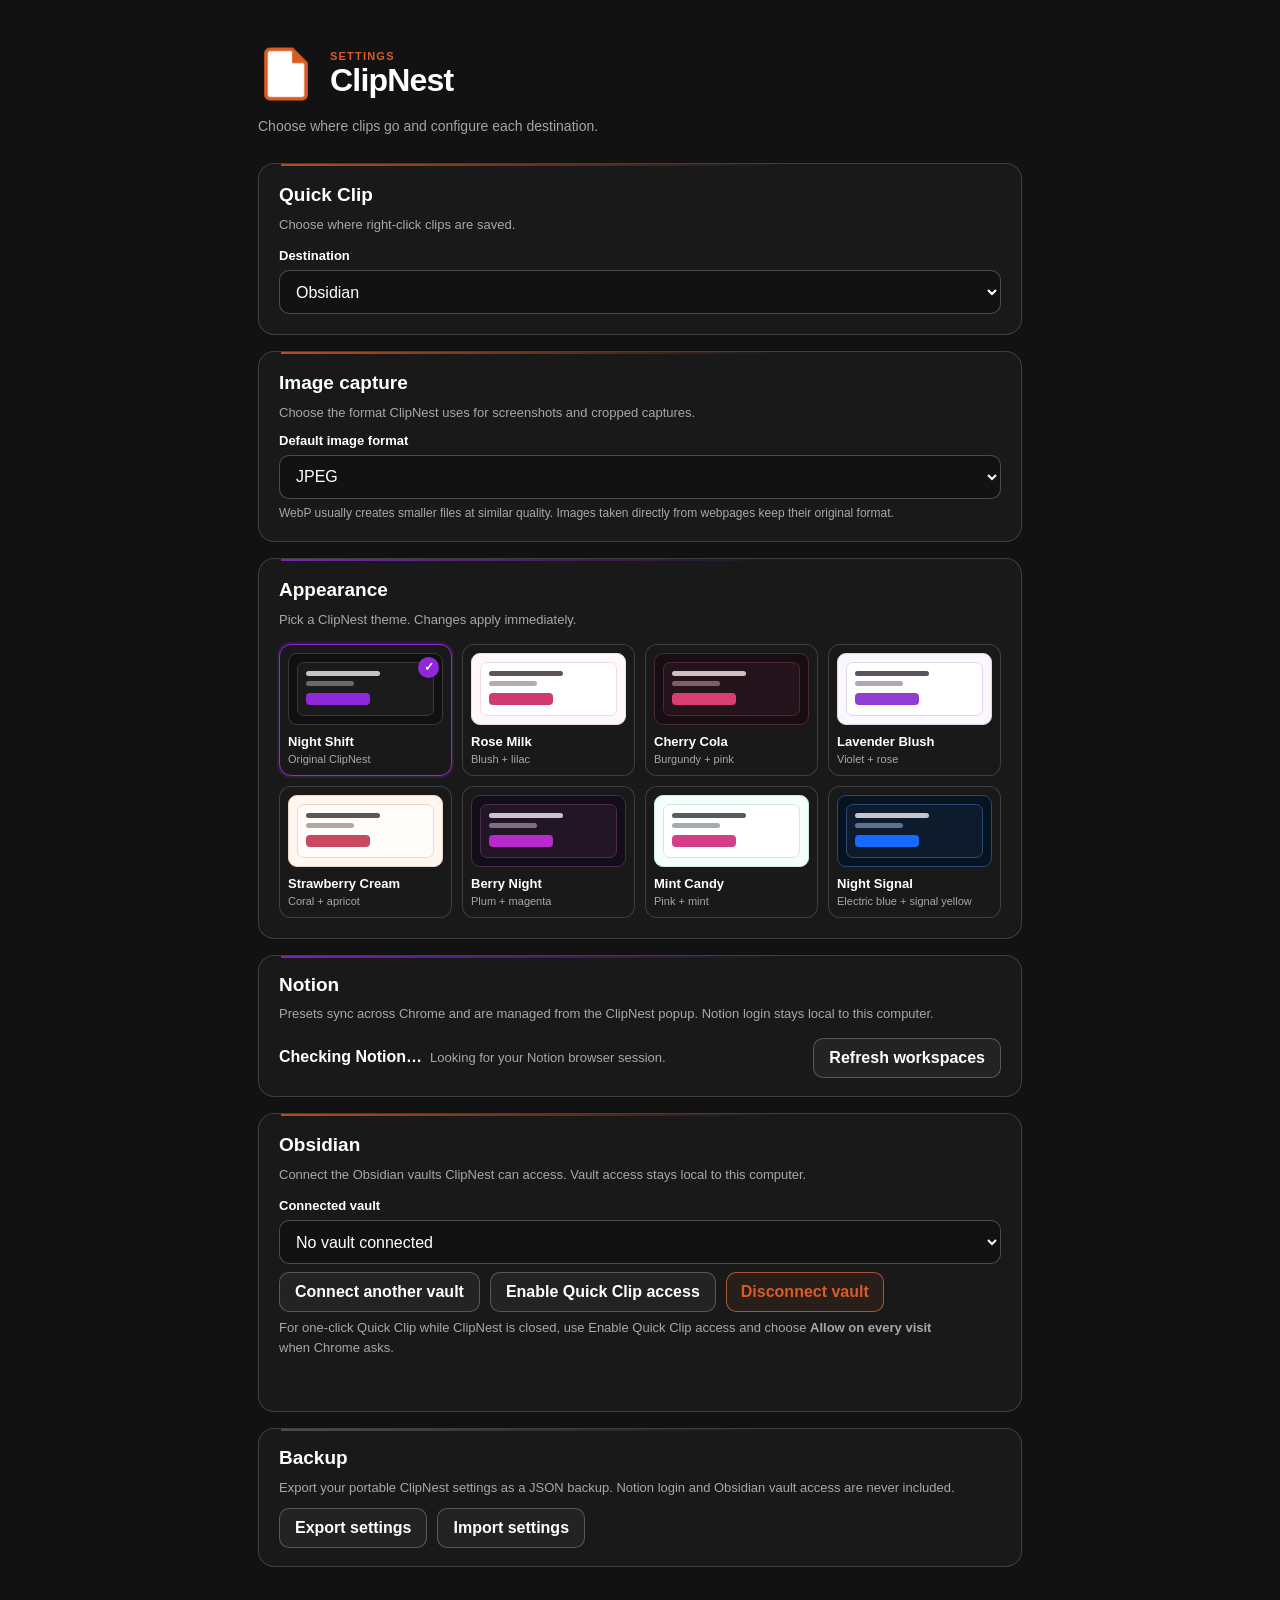
==== commit b478e436: "Release ClipNest 2.0.63" ====
--- a/options.html
+++ b/options.html
@@ -5,6 +5,8 @@
   <meta name="viewport" content="width=device-width, initial-scale=1" />
   <title>ClipNest Settings</title>
   <link rel="stylesheet" href="options.css" />
+  <link rel="stylesheet" href="themes.css" />
+  <script src="themes.js"></script>
 </head>
 <body>
   <main class="page">
@@ -80,20 +82,199 @@
       </label>
     </section>
 
+    <section class="card appearance-card">
+      <h2>Appearance</h2>
+
+      <p class="help">
+        Pick a ClipNest theme. Changes apply immediately.
+      </p>
+
+      <div
+        class="clipnest-theme-grid"
+        data-clipnest-theme-picker
+        aria-label="ClipNest theme"
+      >
+        <button
+          class="clipnest-theme-option"
+          type="button"
+          data-clipnest-theme-option="night-shift"
+          aria-pressed="false"
+        >
+          <span
+            class="clipnest-theme-preview"
+            data-clipnest-theme-preview="night-shift"
+            aria-hidden="true"
+          >
+            <span class="clipnest-theme-preview-card">
+              <span class="clipnest-theme-preview-line"></span>
+              <span class="clipnest-theme-preview-line short"></span>
+              <span class="clipnest-theme-preview-button"></span>
+            </span>
+          </span>
+          <strong>Night Shift</strong>
+          <small>Original ClipNest</small>
+        </button>
+
+        <button
+          class="clipnest-theme-option"
+          type="button"
+          data-clipnest-theme-option="rose-milk"
+          aria-pressed="false"
+        >
+          <span
+            class="clipnest-theme-preview"
+            data-clipnest-theme-preview="rose-milk"
+            aria-hidden="true"
+          >
+            <span class="clipnest-theme-preview-card">
+              <span class="clipnest-theme-preview-line"></span>
+              <span class="clipnest-theme-preview-line short"></span>
+              <span class="clipnest-theme-preview-button"></span>
+            </span>
+          </span>
+          <strong>Rose Milk</strong>
+          <small>Blush + lilac</small>
+        </button>
+
+        <button
+          class="clipnest-theme-option"
+          type="button"
+          data-clipnest-theme-option="cherry-cola"
+          aria-pressed="false"
+        >
+          <span
+            class="clipnest-theme-preview"
+            data-clipnest-theme-preview="cherry-cola"
+            aria-hidden="true"
+          >
+            <span class="clipnest-theme-preview-card">
+              <span class="clipnest-theme-preview-line"></span>
+              <span class="clipnest-theme-preview-line short"></span>
+              <span class="clipnest-theme-preview-button"></span>
+            </span>
+          </span>
+          <strong>Cherry Cola</strong>
+          <small>Burgundy + pink</small>
+        </button>
+
+        <button
+          class="clipnest-theme-option"
+          type="button"
+          data-clipnest-theme-option="lavender-blush"
+          aria-pressed="false"
+        >
+          <span
+            class="clipnest-theme-preview"
+            data-clipnest-theme-preview="lavender-blush"
+            aria-hidden="true"
+          >
+            <span class="clipnest-theme-preview-card">
+              <span class="clipnest-theme-preview-line"></span>
+              <span class="clipnest-theme-preview-line short"></span>
+              <span class="clipnest-theme-preview-button"></span>
+            </span>
+          </span>
+          <strong>Lavender Blush</strong>
+          <small>Violet + rose</small>
+        </button>
+
+        <button
+          class="clipnest-theme-option"
+          type="button"
+          data-clipnest-theme-option="strawberry-cream"
+          aria-pressed="false"
+        >
+          <span
+            class="clipnest-theme-preview"
+            data-clipnest-theme-preview="strawberry-cream"
+            aria-hidden="true"
+          >
+            <span class="clipnest-theme-preview-card">
+              <span class="clipnest-theme-preview-line"></span>
+              <span class="clipnest-theme-preview-line short"></span>
+              <span class="clipnest-theme-preview-button"></span>
+            </span>
+          </span>
+          <strong>Strawberry Cream</strong>
+          <small>Coral + apricot</small>
+        </button>
+
+        <button
+          class="clipnest-theme-option"
+          type="button"
+          data-clipnest-theme-option="berry-night"
+          aria-pressed="false"
+        >
+          <span
+            class="clipnest-theme-preview"
+            data-clipnest-theme-preview="berry-night"
+            aria-hidden="true"
+          >
+            <span class="clipnest-theme-preview-card">
+              <span class="clipnest-theme-preview-line"></span>
+              <span class="clipnest-theme-preview-line short"></span>
+              <span class="clipnest-theme-preview-button"></span>
+            </span>
+          </span>
+          <strong>Berry Night</strong>
+          <small>Plum + magenta</small>
+        </button>
+
+        <button
+          class="clipnest-theme-option"
+          type="button"
+          data-clipnest-theme-option="mint-candy"
+          aria-pressed="false"
+        >
+          <span
+            class="clipnest-theme-preview"
+            data-clipnest-theme-preview="mint-candy"
+            aria-hidden="true"
+          >
+            <span class="clipnest-theme-preview-card">
+              <span class="clipnest-theme-preview-line"></span>
+              <span class="clipnest-theme-preview-line short"></span>
+              <span class="clipnest-theme-preview-button"></span>
+            </span>
+          </span>
+          <strong>Mint Candy</strong>
+          <small>Pink + mint</small>
+        </button>
+
+        <button
+          class="clipnest-theme-option"
+          type="button"
+          data-clipnest-theme-option="night-signal"
+          aria-pressed="false"
+        >
+          <span
+            class="clipnest-theme-preview"
+            data-clipnest-theme-preview="night-signal"
+            aria-hidden="true"
+          >
+            <span class="clipnest-theme-preview-card">
+              <span class="clipnest-theme-preview-line"></span>
+              <span class="clipnest-theme-preview-line short"></span>
+              <span class="clipnest-theme-preview-button"></span>
+            </span>
+          </span>
+          <strong>Night Signal</strong>
+          <small>Electric blue + signal yellow</small>
+        </button>
+      </div>
+    </section>
+
     <section id="notionSettingsCard" class="card notion-card">
       <h2>Notion</h2>
 
       <p class="help notion-popup-management-note">
-        Create and edit Notion presets from the ClipNest popup.
+        Presets sync across Chrome and are managed from the ClipNest popup. Notion login stays local to this computer.
       </p>
 
-      <p class="help">
-        ClipNest uses your existing Notion browser session to find the workspaces available to your account.
-      </p>
-
-      <div class="notion-connection">
-        <div>
+      <div class="notion-connection notion-connection-compact">
+        <div class="notion-connection-copy">
           <strong id="notionConnectionTitle">Checking Notion…</strong>
+
           <div id="notionConnectionStatus" class="help">
             Looking for your Notion browser session.
           </div>
@@ -105,10 +286,6 @@
           </button>
         </div>
       </div>
-
-      <p class="help notion-sync-note">
-        Notion presets sync across Chrome. Notion login stays local to this computer.
-      </p>
 
       <label class="field">
         <span>Preset</span>
@@ -300,7 +477,7 @@
       <div class="vault-actions">
         <button id="chooseVault" class="secondary" type="button">Connect another vault</button>
         <button id="enableQuickClipAccess" class="secondary" type="button">Enable Quick Clip access</button>
-        <button id="disconnectVault" class="vault-remove" type="button">Remove selected vault</button>
+        <button id="disconnectVault" class="vault-remove" type="button">Disconnect vault</button>
       </div>
 
       <span id="vaultName" class="vault-name">No vault connected</span>
@@ -351,10 +528,6 @@
       ></div>
     </section>
 
-    <div id="settingsSavebar" class="savebar" hidden>
-      <button id="saveSettings" class="primary" type="button">Save settings</button>
-      <div id="saveStatus" class="status"></div>
-    </div>
   </main>
 
   <script src="vault-store.js"></script>
--- a/options.css
+++ b/options.css
@@ -367,41 +367,6 @@
   color: #3a9651;
 }
 
-/* Sticky save area */
-
-.savebar {
-  position: sticky;
-  bottom: 18px;
-  z-index: 10;
-
-  display: flex;
-  align-items: center;
-  gap: 14px;
-
-  margin-top: 24px;
-  padding: 12px;
-
-  border: 1px solid var(--border);
-  border-radius: 14px;
-
-  background:
-    color-mix(
-      in srgb,
-      Canvas 90%,
-      transparent
-    );
-
-  box-shadow:
-    0 10px 35px
-    rgba(0, 0, 0, .16);
-
-  backdrop-filter: blur(14px);
-}
-
-.savebar .primary {
-  min-width: 150px;
-}
-
 /* Existing toggle support */
 
 .toggle-row {
@@ -436,13 +401,6 @@
     flex-direction: column;
   }
 
-  .savebar {
-    bottom: 10px;
-  }
-
-  .savebar .primary {
-    flex: 1;
-  }
 }
 
 
@@ -1115,13 +1073,6 @@
   text-decoration: none;
 }
 
-.savebar[hidden] {
-  display: none;
-}
-
-.page.settings-dirty .card:last-of-type {
-  margin-bottom: 88px;
-}
 
 /* =================================
    CLIPNEST SETTINGS POLISH - 2.0.10
@@ -1198,45 +1149,72 @@
 
 /* END CLIPNEST SETTINGS POLISH - 2.0.10 */
 
+
 /* =================================
-   CLIPNEST COMPACT SAVEBAR - 2.0.11
+   CLIPNEST COMPACT NOTION CARD - 2.0.52
    ================================= */
 
-/*
- * The Settings Save bar only needs enough room for its
- * action and status. Keeping it compact prevents the
- * sticky control from covering the Backup card.
- */
-
-.savebar {
-  width: fit-content;
-  max-width: 100%;
-
-  margin-top: 16px;
-  margin-left: auto;
-
-  padding: 10px;
-
-  border-radius: 12px;
-}
-
-.savebar .primary {
-  min-width: 140px;
-}
-
-.savebar .status:empty {
-  display: none;
+#notionSettingsCard
+.notion-popup-management-note {
+  margin-bottom: 8px;
+}
+
+#notionSettingsCard
+.notion-connection-compact {
+  align-items: center;
+  gap: 14px;
+
+  padding-top: 6px;
+  padding-bottom: 0;
+}
+
+#notionSettingsCard
+.notion-connection-copy {
+  min-width: 0;
+  flex: 1;
+
+  display: flex;
+  align-items: baseline;
+  flex-wrap: wrap;
+
+  column-gap: 8px;
+  row-gap: 2px;
+}
+
+#notionSettingsCard
+.notion-connection-copy strong {
+  margin-bottom: 0;
+}
+
+#notionSettingsCard
+.notion-connection-copy .help {
+  margin: 0;
+}
+
+#notionSettingsCard
+.notion-connection-actions {
+  margin: 0 0 0 auto;
 }
 
 @media (max-width: 620px) {
-  .savebar {
+  #notionSettingsCard
+  .notion-connection-compact {
+    align-items: stretch;
+    flex-direction: column;
+    gap: 10px;
+  }
+
+  #notionSettingsCard
+  .notion-connection-actions {
     width: 100%;
     margin-left: 0;
   }
 
-  .savebar .primary {
+  #notionSettingsCard
+  .notion-connection-actions
+  button {
     width: 100%;
   }
 }
 
-/* END CLIPNEST COMPACT SAVEBAR - 2.0.11 */
+/* END CLIPNEST COMPACT NOTION CARD - 2.0.52 */
--- a/themes.css
+++ b/themes.css
@@ -0,0 +1,2360 @@
+/*
+ * CLIPNEST THEMES - 2.0.24
+ *
+ * Night Shift intentionally has no global visual overrides.
+ * It is the existing ClipNest appearance and remains the
+ * default/fallback theme.
+ */
+
+/* =========================================================
+   Theme palette tokens
+   ========================================================= */
+
+html[data-clipnest-theme="rose-milk"],
+[data-clipnest-theme-preview="rose-milk"] {
+  --cn-bg: #fff7fa;
+  --cn-surface: #ffffff;
+  --cn-surface-hover: #fbe8ef;
+  --cn-border: #f0dce4;
+  --cn-border-strong: #dfbccb;
+  --cn-text: #30242a;
+  --cn-muted: #88737d;
+  --cn-primary: #d13a70;
+  --cn-primary-hover: #bd2f62;
+  --cn-primary-text: #ffffff;
+  --cn-secondary: #b96ad9;
+  --cn-secondary-text: #8d48a8;
+  --cn-soft: #fbe8ef;
+  --cn-danger: #b83255;
+  --cn-shadow: rgba(73, 37, 52, .16);
+}
+
+html[data-clipnest-theme="cherry-cola"],
+[data-clipnest-theme-preview="cherry-cola"] {
+  --cn-bg: #180d12;
+  --cn-surface: #25131b;
+  --cn-surface-hover: #331923;
+  --cn-border: #4a2835;
+  --cn-border-strong: #684052;
+  --cn-text: #fff0f5;
+  --cn-muted: #bd929f;
+  --cn-primary: #d93e72;
+  --cn-primary-hover: #c53264;
+  --cn-primary-text: #ffffff;
+  --cn-secondary: #e96a5b;
+  --cn-secondary-text: #ff9082;
+  --cn-soft: #3c1a28;
+  --cn-danger: #ff7b88;
+  --cn-shadow: rgba(0, 0, 0, .38);
+}
+
+html[data-clipnest-theme="lavender-blush"],
+[data-clipnest-theme-preview="lavender-blush"] {
+  --cn-bg: #faf7ff;
+  --cn-surface: #ffffff;
+  --cn-surface-hover: #f3ecfb;
+  --cn-border: #e0d3ec;
+  --cn-border-strong: #c8b3dc;
+  --cn-text: #2e2433;
+  --cn-muted: #7c6d85;
+  --cn-primary: #8e3fd1;
+  --cn-primary-hover: #7d31bf;
+  --cn-primary-text: #ffffff;
+  --cn-secondary: #d4378a;
+  --cn-secondary-text: #ad276d;
+  --cn-soft: #f1e5fa;
+  --cn-danger: #b83261;
+  --cn-shadow: rgba(59, 41, 76, .15);
+}
+
+html[data-clipnest-theme="strawberry-cream"],
+[data-clipnest-theme-preview="strawberry-cream"] {
+  --cn-bg: #fff7f0;
+  --cn-surface: #fffcf9;
+  --cn-surface-hover: #fff0e6;
+  --cn-border: #efd6c8;
+  --cn-border-strong: #ddb8a4;
+  --cn-text: #352821;
+  --cn-muted: #886f63;
+  --cn-primary: #c94961;
+  --cn-primary-hover: #b83e55;
+  --cn-primary-text: #ffffff;
+  --cn-secondary: #f2a65a;
+  --cn-secondary-text: #b85b16;
+  --cn-soft: #ffe3d4;
+  --cn-danger: #b6384b;
+  --cn-shadow: rgba(73, 50, 37, .15);
+}
+
+html[data-clipnest-theme="berry-night"],
+[data-clipnest-theme-preview="berry-night"] {
+  --cn-bg: #120d18;
+  --cn-surface: #211526;
+  --cn-surface-hover: #2f1b35;
+  --cn-border: #4a2b50;
+  --cn-border-strong: #68406e;
+  --cn-text: #faf5ff;
+  --cn-muted: #c2a9c7;
+  --cn-primary: #b62ac9;
+  --cn-primary-hover: #a71fba;
+  --cn-primary-text: #ffffff;
+  --cn-secondary: #fb7185;
+  --cn-secondary-text: #ff96a5;
+  --cn-soft: #351b3b;
+  --cn-danger: #ff7e91;
+  --cn-shadow: rgba(0, 0, 0, .4);
+}
+
+html[data-clipnest-theme="mint-candy"],
+[data-clipnest-theme-preview="mint-candy"] {
+  --cn-bg: #f5fffb;
+  --cn-surface: #ffffff;
+  --cn-surface-hover: #eafbf5;
+  --cn-border: #cfe9df;
+  --cn-border-strong: #afd4c7;
+  --cn-text: #24302c;
+  --cn-muted: #657a72;
+  --cn-primary: #d43e86;
+  --cn-primary-hover: #bf3276;
+  --cn-primary-text: #ffffff;
+  --cn-secondary: #4ec9a7;
+  --cn-secondary-text: #247f6b;
+  --cn-soft: #e1f7ee;
+  --cn-danger: #b83262;
+  --cn-shadow: rgba(34, 74, 60, .14);
+}
+
+html[data-clipnest-theme="night-signal"],
+[data-clipnest-theme-preview="night-signal"] {
+  --cn-bg: #071321;
+  --cn-surface: #0d1b2d;
+  --cn-surface-hover: #132641;
+  --cn-border: #294a73;
+  --cn-border-strong: #3b6090;
+  --cn-text: #f4f7ff;
+  --cn-muted: #90acd5;
+  --cn-primary: #1769ff;
+  --cn-primary-hover: #0b57e3;
+  --cn-primary-text: #ffffff;
+  --cn-secondary: #ffd21a;
+  --cn-secondary-text: #e8b900;
+  --cn-soft: #10284a;
+  --cn-danger: #ff6978;
+  --cn-shadow: rgba(0, 0, 0, .42);
+}
+
+/* Night Shift preview only. The real Night Shift UI stays untouched. */
+
+[data-clipnest-theme-preview="night-shift"] {
+  --cn-bg: #101010;
+  --cn-surface: #1b1b1b;
+  --cn-surface-hover: #252525;
+  --cn-border: #3a3a3a;
+  --cn-border-strong: #555555;
+  --cn-text: #f4f4f4;
+  --cn-muted: #9b9b9b;
+  --cn-primary: #9027db;
+  --cn-primary-hover: #7d20c1;
+  --cn-primary-text: #ffffff;
+  --cn-secondary: #db5b27;
+  --cn-secondary-text: #db5b27;
+  --cn-soft: #24172c;
+  --cn-shadow: rgba(0, 0, 0, .4);
+}
+
+/* =========================================================
+   Shared non-default theme bridge
+   ========================================================= */
+
+html[data-clipnest-theme]:not(
+  [data-clipnest-theme="night-shift"]
+) body {
+  --purple: var(--cn-primary);
+  --orange: var(--cn-secondary-text);
+
+  --clipper-purple: var(--cn-primary);
+  --clipper-orange: var(--cn-secondary-text);
+
+  --border: var(--cn-border);
+  --border-strong: var(--cn-border-strong);
+  --muted: var(--cn-muted);
+  --surface: var(--cn-surface);
+  --surface-hover: var(--cn-surface-hover);
+
+  background: var(--cn-bg);
+  color: var(--cn-text);
+}
+
+/* Core form surfaces */
+
+html[data-clipnest-theme]:not(
+  [data-clipnest-theme="night-shift"]
+) :is(
+  input,
+  select,
+  textarea,
+  #templateSelect
+) {
+  border-color: var(--cn-border-strong);
+  background: var(--cn-surface);
+  color: var(--cn-text);
+}
+
+html[data-clipnest-theme]:not(
+  [data-clipnest-theme="night-shift"]
+) :is(
+  input,
+  select,
+  textarea,
+  button
+)::placeholder {
+  color: var(--cn-muted);
+}
+
+/* Primary actions */
+
+html[data-clipnest-theme]:not(
+  [data-clipnest-theme="night-shift"]
+) .primary {
+  border-color: var(--cn-primary) !important;
+  background: var(--cn-primary) !important;
+  color: var(--cn-primary-text) !important;
+}
+
+html[data-clipnest-theme]:not(
+  [data-clipnest-theme="night-shift"]
+) .primary:hover {
+  background: var(--cn-primary-hover) !important;
+}
+
+/* Secondary actions */
+
+html[data-clipnest-theme]:not(
+  [data-clipnest-theme="night-shift"]
+) .secondary {
+  border-color: var(--cn-border-strong);
+  background: var(--cn-surface-hover);
+  color: var(--cn-text);
+}
+
+html[data-clipnest-theme]:not(
+  [data-clipnest-theme="night-shift"]
+) .secondary:hover {
+  border-color: var(--cn-primary);
+  background:
+    color-mix(
+      in srgb,
+      var(--cn-primary) 9%,
+      var(--cn-surface)
+    );
+}
+
+/* Accent text */
+
+html[data-clipnest-theme]:not(
+  [data-clipnest-theme="night-shift"]
+) :is(
+  .text-button,
+  .notes-toggle,
+  .notion-new-preset-button,
+  .notion-body-media-add
+) {
+  color: var(--cn-secondary-text) !important;
+}
+
+/* Muted text */
+
+html[data-clipnest-theme]:not(
+  [data-clipnest-theme="night-shift"]
+) :is(
+  .muted,
+  .help,
+  .vault-name,
+  .notion-preset-card-copy small
+) {
+  color: var(--cn-muted);
+}
+
+/* Common surfaces */
+
+html[data-clipnest-theme]:not(
+  [data-clipnest-theme="night-shift"]
+) :is(
+  .destination,
+  .selection-box,
+  .card,
+  .notion-preset-card,
+  .notion-preset-actions-menu,
+  .notion-builder-drag-ghost,
+  .notion-custom-select-menu,
+  .notion-custom-multiselect-menu,
+  .notion-custom-date-menu,
+  .tag-suggestions
+) {
+  border-color: var(--cn-border);
+  background: var(--cn-surface);
+  color: var(--cn-text);
+}
+
+html[data-clipnest-theme]:not(
+  [data-clipnest-theme="night-shift"]
+) :is(
+  .notion-preset-card:hover,
+  .notion-preset-actions-item:hover,
+  .tag-suggestion:hover
+) {
+  background: var(--cn-surface-hover);
+}
+
+/* Selected / active controls */
+
+html[data-clipnest-theme]:not(
+  [data-clipnest-theme="night-shift"]
+) .destination-button.active {
+  background:
+    color-mix(
+      in srgb,
+      var(--cn-primary) 16%,
+      var(--cn-surface)
+    );
+  color: var(--cn-text);
+}
+
+html[data-clipnest-theme]:not(
+  [data-clipnest-theme="night-shift"]
+) input:focus,
+html[data-clipnest-theme]:not(
+  [data-clipnest-theme="night-shift"]
+) select:focus,
+html[data-clipnest-theme]:not(
+  [data-clipnest-theme="night-shift"]
+) textarea:focus {
+  border-color: var(--cn-primary);
+  box-shadow:
+    0 0 0 3px
+    color-mix(
+      in srgb,
+      var(--cn-primary) 18%,
+      transparent
+    );
+}
+
+/* =========================================================
+   PRESET ICON THEME TOKENS - 2.0.28
+
+   These defaults reproduce the original ClipNest / Night Shift
+   icon presentation. Alternate themes can override only these
+   semantic tokens without changing icon geometry or storage.
+   ========================================================= */
+
+:root {
+  --cn-icon-primary: #9027db;
+  --cn-icon-accent: #db5b27;
+
+  --cn-icon-card-bg:
+    rgba(144, 39, 219, .16);
+
+  --cn-icon-card-fg:
+    #c886f4;
+
+  --cn-icon-button-border:
+    color-mix(
+      in srgb,
+      CanvasText 18%,
+      transparent
+    );
+
+  --cn-icon-button-bg:
+    color-mix(
+      in srgb,
+      CanvasText 5%,
+      Canvas
+    );
+
+  --cn-icon-button-hover-border:
+    color-mix(
+      in srgb,
+      CanvasText 30%,
+      transparent
+    );
+
+  --cn-icon-button-hover-bg:
+    color-mix(
+      in srgb,
+      CanvasText 8%,
+      Canvas
+    );
+
+  --cn-icon-picker-border:
+    color-mix(
+      in srgb,
+      CanvasText 18%,
+      transparent
+    );
+
+  --cn-icon-picker-bg:
+    color-mix(
+      in srgb,
+      CanvasText 4%,
+      Canvas
+    );
+
+  --cn-icon-picker-shadow:
+    rgba(0, 0, 0, .34);
+
+  --cn-icon-hover-bg:
+    color-mix(
+      in srgb,
+      CanvasText 8%,
+      transparent
+    );
+
+  --cn-icon-selected-border:
+    color-mix(
+      in srgb,
+      #9027db 68%,
+      transparent
+    );
+
+  --cn-icon-selected-bg:
+    color-mix(
+      in srgb,
+      #9027db 16%,
+      transparent
+    );
+
+  --cn-icon-default-selected-bg:
+    color-mix(
+      in srgb,
+      #9027db 14%,
+      transparent
+    );
+
+  --cn-icon-focus:
+    #9027db;
+}
+
+/*
+ * Route the existing preset-icon surfaces through the token
+ * layer. Geometry, sizing, spacing and interaction behavior
+ * remain untouched.
+ */
+
+.notion-builder-icon-button {
+  border-color:
+    var(--cn-icon-button-border) !important;
+
+  background:
+    var(--cn-icon-button-bg) !important;
+}
+
+.notion-builder-icon-button:hover {
+  border-color:
+    var(--cn-icon-button-hover-border) !important;
+
+  background:
+    var(--cn-icon-button-hover-bg) !important;
+}
+
+.notion-builder-icon-button:focus-visible {
+  outline-color:
+    var(--cn-icon-focus);
+}
+
+.notion-builder-icon-picker {
+  border-color:
+    var(--cn-icon-picker-border);
+
+  background:
+    var(--cn-icon-picker-bg);
+
+  box-shadow:
+    0 16px 42px
+    var(--cn-icon-picker-shadow);
+}
+
+.notion-builder-icon-default:hover,
+.notion-builder-icon-default.selected {
+  background:
+    var(--cn-icon-default-selected-bg);
+}
+
+.notion-builder-icon-option:hover {
+  background:
+    var(--cn-icon-hover-bg);
+}
+
+.notion-builder-icon-option.selected {
+  border-color:
+    var(--cn-icon-selected-border);
+
+  background:
+    var(--cn-icon-selected-bg);
+}
+
+.notion-builder-icon-option:focus-visible,
+.notion-builder-icon-default:focus-visible {
+  outline-color:
+    var(--cn-icon-focus);
+}
+
+.notion-preset-card-icon {
+  background:
+    var(--cn-icon-card-bg);
+
+  color:
+    var(--cn-icon-card-fg);
+}
+
+/* =========================================================
+   FINAL THEMED PRESET ICON SYSTEM - 2.0.31
+
+   Design rule:
+   - monochrome icon glyphs
+   - same geometry in every theme
+   - theme-native selection / hover / focus
+   - no arbitrary two-tone icon details
+   ========================================================= */
+
+
+/* ---------------------------------------------------------
+   Theme art direction
+   --------------------------------------------------------- */
+
+html[data-clipnest-theme="night-shift"] {
+  --cn-icon-glyph: #c982ff;
+  --cn-icon-interaction: #9027db;
+  --cn-icon-surface: #1b1820;
+  --cn-icon-neutral-border: rgba(201, 130, 255, .28);
+  --cn-icon-theme-shadow: rgba(0, 0, 0, .38);
+}
+
+html[data-clipnest-theme="rose-milk"] {
+  --cn-icon-glyph: #d13a70;
+  --cn-icon-interaction: #d13a70;
+  --cn-icon-surface: #ffffff;
+  --cn-icon-neutral-border: #dfbccb;
+  --cn-icon-theme-shadow: rgba(97, 52, 71, .14);
+}
+
+html[data-clipnest-theme="cherry-cola"] {
+  --cn-icon-glyph: #d93e72;
+  --cn-icon-interaction: #d93e72;
+  --cn-icon-surface: #25131b;
+  --cn-icon-neutral-border: #684052;
+  --cn-icon-theme-shadow: rgba(0, 0, 0, .40);
+}
+
+html[data-clipnest-theme="lavender-blush"] {
+  --cn-icon-glyph: #8e3fd1;
+  --cn-icon-interaction: #8e3fd1;
+  --cn-icon-surface: #ffffff;
+  --cn-icon-neutral-border: #c8b3dc;
+  --cn-icon-theme-shadow: rgba(75, 48, 92, .14);
+}
+
+html[data-clipnest-theme="strawberry-cream"] {
+  --cn-icon-glyph: #c94961;
+  --cn-icon-interaction: #c94961;
+  --cn-icon-surface: #fffcf9;
+  --cn-icon-neutral-border: #ddb8a4;
+  --cn-icon-theme-shadow: rgba(91, 58, 42, .14);
+}
+
+html[data-clipnest-theme="berry-night"] {
+  --cn-icon-glyph: #b62ac9;
+  --cn-icon-interaction: #b62ac9;
+  --cn-icon-surface: #211526;
+  --cn-icon-neutral-border: #68406e;
+  --cn-icon-theme-shadow: rgba(0, 0, 0, .42);
+}
+
+html[data-clipnest-theme="mint-candy"] {
+  --cn-icon-glyph: #d43e86;
+  --cn-icon-interaction: #d43e86;
+  --cn-icon-surface: #ffffff;
+  --cn-icon-neutral-border: #afd4c7;
+  --cn-icon-theme-shadow: rgba(34, 74, 60, .14);
+}
+
+html[data-clipnest-theme="night-signal"] {
+  --cn-icon-glyph: #ffd21a;
+  --cn-icon-interaction: #1769ff;
+  --cn-icon-surface: #0d1b2d;
+  --cn-icon-neutral-border: #3b6090;
+  --cn-icon-theme-shadow: rgba(0, 0, 0, .42);
+}
+
+
+/* ---------------------------------------------------------
+   Shared semantic mapping
+
+   Both SVG path groups intentionally use the same glyph color.
+   The primary/accent path split remains in the icon data so
+   geometry and stored preset values remain untouched.
+   --------------------------------------------------------- */
+
+html[data-clipnest-theme] {
+  --cn-icon-primary:
+    var(--cn-icon-glyph);
+
+  --cn-icon-accent:
+    var(--cn-icon-glyph);
+
+  --cn-icon-card-bg:
+    color-mix(
+      in srgb,
+      var(--cn-icon-glyph) 12%,
+      var(--cn-icon-surface)
+    );
+
+  --cn-icon-card-fg:
+    var(--cn-icon-glyph);
+
+  --cn-icon-button-border:
+    var(--cn-icon-neutral-border);
+
+  --cn-icon-button-bg:
+    color-mix(
+      in srgb,
+      var(--cn-icon-glyph) 4%,
+      var(--cn-icon-surface)
+    );
+
+  --cn-icon-button-hover-border:
+    var(--cn-icon-interaction);
+
+  --cn-icon-button-hover-bg:
+    color-mix(
+      in srgb,
+      var(--cn-icon-interaction) 9%,
+      var(--cn-icon-surface)
+    );
+
+  --cn-icon-picker-border:
+    var(--cn-icon-neutral-border);
+
+  --cn-icon-picker-bg:
+    var(--cn-icon-surface);
+
+  --cn-icon-picker-shadow:
+    var(--cn-icon-theme-shadow);
+
+  --cn-icon-hover-bg:
+    color-mix(
+      in srgb,
+      var(--cn-icon-interaction) 10%,
+      transparent
+    );
+
+  --cn-icon-selected-border:
+    color-mix(
+      in srgb,
+      var(--cn-icon-interaction) 82%,
+      transparent
+    );
+
+  --cn-icon-selected-bg:
+    color-mix(
+      in srgb,
+      var(--cn-icon-interaction) 16%,
+      transparent
+    );
+
+  --cn-icon-default-selected-bg:
+    color-mix(
+      in srgb,
+      var(--cn-icon-interaction) 14%,
+      transparent
+    );
+
+  --cn-icon-focus:
+    var(--cn-icon-interaction);
+}
+
+/* Popup toggle */
+
+html[data-clipnest-theme]:not(
+  [data-clipnest-theme="night-shift"]
+)
+.popup-toggle-row input[type="checkbox"]:checked {
+  border-color: var(--cn-primary);
+  background: var(--cn-primary);
+}
+
+/* Notion preset chooser */
+
+html[data-clipnest-theme]:not(
+  [data-clipnest-theme="night-shift"]
+)
+.notion-preset-card {
+  border-color: var(--cn-border);
+  background:
+    color-mix(
+      in srgb,
+      var(--cn-surface) 96%,
+      var(--cn-primary) 4%
+    );
+}
+
+html[data-clipnest-theme]:not(
+  [data-clipnest-theme="night-shift"]
+)
+.notion-preset-card:hover {
+  border-color: var(--cn-border-strong);
+  background: var(--cn-surface-hover);
+}
+
+html[data-clipnest-theme]:not(
+  [data-clipnest-theme="night-shift"]
+)
+.notion-preset-card-icon {
+  background:
+    color-mix(
+      in srgb,
+      var(--cn-primary) 16%,
+      var(--cn-surface)
+    );
+  color: var(--cn-primary);
+}
+
+html[data-clipnest-theme]:not(
+  [data-clipnest-theme="night-shift"]
+)
+.notion-preset-card-actions:hover,
+html[data-clipnest-theme]:not(
+  [data-clipnest-theme="night-shift"]
+)
+.notion-preset-card-actions[aria-expanded="true"] {
+  background:
+    color-mix(
+      in srgb,
+      var(--cn-primary) 10%,
+      var(--cn-surface)
+    );
+}
+
+html[data-clipnest-theme]:not(
+  [data-clipnest-theme="night-shift"]
+)
+.notion-preset-actions-item.destructive {
+  color: var(--cn-danger);
+}
+
+html[data-clipnest-theme]:not(
+  [data-clipnest-theme="night-shift"]
+)
+.notion-preset-actions-divider {
+  background: var(--cn-border);
+}
+
+/* Settings-specific variables already consumed by options.css */
+
+html[data-clipnest-theme]:not(
+  [data-clipnest-theme="night-shift"]
+) .settings-header p {
+  color: var(--cn-muted);
+}
+
+/* =========================================================
+   Final preset-card icon routing
+   ========================================================= */
+
+html[data-clipnest-theme]
+.notion-preset-card-icon {
+  background:
+    var(--cn-icon-card-bg) !important;
+
+  color:
+    var(--cn-icon-card-fg) !important;
+}
+
+/* =========================================================
+   Theme-aware status colors
+   ========================================================= */
+
+html[data-clipnest-theme]:not(
+  [data-clipnest-theme="night-shift"]
+)
+.status.error {
+  color: var(--cn-danger) !important;
+}
+
+/* =========================================================
+   Theme picker
+   ========================================================= */
+
+.clipnest-theme-grid {
+  display: grid;
+  grid-template-columns:
+    repeat(
+      auto-fit,
+      minmax(150px, 1fr)
+    );
+  gap: 10px;
+  margin-top: 14px;
+}
+
+.clipnest-theme-option {
+  min-width: 0;
+  padding: 8px;
+
+  border: 1px solid var(--border);
+  border-radius: 12px;
+
+  background: var(--surface);
+  color: inherit;
+
+  text-align: left;
+  cursor: pointer;
+}
+
+.clipnest-theme-option:hover {
+  border-color: var(--border-strong);
+  background: var(--surface-hover);
+}
+
+.clipnest-theme-option.selected,
+.clipnest-theme-option[aria-pressed="true"] {
+  border-color: var(--purple);
+  box-shadow:
+    0 0 0 2px
+    color-mix(
+      in srgb,
+      var(--purple) 18%,
+      transparent
+    );
+}
+
+.clipnest-theme-option strong,
+.clipnest-theme-option small {
+  display: block;
+}
+
+.clipnest-theme-option strong {
+  margin-top: 8px;
+  font-size: 13px;
+  line-height: 17px;
+}
+
+.clipnest-theme-option small {
+  margin-top: 2px;
+  color: var(--muted);
+  font-size: 11px;
+  line-height: 15px;
+}
+
+.clipnest-theme-preview {
+  display: block;
+  height: 72px;
+  padding: 8px;
+
+  overflow: hidden;
+
+  border: 1px solid var(--cn-border);
+  border-radius: 9px;
+
+  background: var(--cn-bg);
+}
+
+.clipnest-theme-preview-card {
+  display: block;
+  height: 100%;
+  padding: 8px;
+
+  border: 1px solid var(--cn-border);
+  border-radius: 7px;
+
+  background: var(--cn-surface);
+}
+
+.clipnest-theme-preview-line {
+  display: block;
+  width: 62%;
+  height: 5px;
+  margin-bottom: 5px;
+
+  border-radius: 999px;
+
+  background: var(--cn-text);
+  opacity: .78;
+}
+
+.clipnest-theme-preview-line.short {
+  width: 40%;
+  background: var(--cn-muted);
+  opacity: .6;
+}
+
+.clipnest-theme-preview-button {
+  display: block;
+  width: 54%;
+  height: 12px;
+  margin-top: 7px;
+
+  border-radius: 4px;
+
+  background: var(--cn-primary);
+  box-shadow:
+    12px 0 0
+    -8px
+    var(--cn-secondary);
+}
+
+/* Picker must remain readable while previewing any theme */
+
+html[data-clipnest-theme]:not(
+  [data-clipnest-theme="night-shift"]
+)
+.clipnest-theme-option {
+  border-color: var(--cn-border);
+  background: var(--cn-surface);
+  color: var(--cn-text);
+}
+
+html[data-clipnest-theme]:not(
+  [data-clipnest-theme="night-shift"]
+)
+.clipnest-theme-option:hover {
+  border-color: var(--cn-border-strong);
+  background: var(--cn-surface-hover);
+}
+
+html[data-clipnest-theme]:not(
+  [data-clipnest-theme="night-shift"]
+)
+.clipnest-theme-option.selected,
+html[data-clipnest-theme]:not(
+  [data-clipnest-theme="night-shift"]
+)
+.clipnest-theme-option[aria-pressed="true"] {
+  border-color: var(--cn-primary);
+  box-shadow:
+    0 0 0 2px
+    color-mix(
+      in srgb,
+      var(--cn-primary) 18%,
+      transparent
+    );
+}
+
+html[data-clipnest-theme]:not(
+  [data-clipnest-theme="night-shift"]
+)
+.clipnest-theme-option small {
+  color: var(--cn-muted);
+}
+
+
+
+
+/* =========================================================
+   Theme selection checkmark - 2.0.51
+
+   The selected border remains unchanged.
+   The checkmark adds a clear non-color state indicator.
+   ========================================================= */
+
+.clipnest-theme-option {
+  position: relative;
+}
+
+.clipnest-theme-option.selected::after,
+.clipnest-theme-option[aria-pressed="true"]::after {
+  content: "✓";
+
+  position: absolute;
+  top: 12px;
+  right: 12px;
+
+  width: 21px;
+  height: 21px;
+
+  display: grid;
+  place-items: center;
+
+  border-radius: 999px;
+
+  background:
+    var(
+      --cn-primary,
+      var(--purple)
+    );
+
+  color:
+    var(
+      --cn-primary-text,
+      #ffffff
+    );
+
+  font-size: 12px;
+  line-height: 1;
+  font-weight: 800;
+
+  box-shadow:
+    0 1px 4px
+    rgba(0, 0, 0, .22);
+
+  pointer-events: none;
+}
+
+
+/* =========================================================
+   LIVE CONNECTION GATE THEMING - 2.0.54
+
+   Night Shift intentionally keeps the original styling.
+   Alternate themes use their own semantic palette.
+   ========================================================= */
+
+html[data-clipnest-theme]:not(
+  [data-clipnest-theme="night-shift"]
+)
+.notion-connection-gate {
+  border-color: var(--cn-border);
+  background: var(--cn-surface);
+  color: var(--cn-text);
+}
+
+html[data-clipnest-theme]:not(
+  [data-clipnest-theme="night-shift"]
+)
+.notion-connection-icon {
+  background:
+    color-mix(
+      in srgb,
+      var(--cn-primary) 18%,
+      var(--cn-surface)
+    );
+
+  color: var(--cn-primary);
+}
+
+html[data-clipnest-theme]:not(
+  [data-clipnest-theme="night-shift"]
+)
+.notion-connection-gate p {
+  color: var(--cn-muted);
+}
+
+html[data-clipnest-theme]:not(
+  [data-clipnest-theme="night-shift"]
+)
+.notion-connection-primary {
+  border-color: var(--cn-primary);
+  background: var(--cn-primary);
+  color: var(--cn-primary-text);
+}
+
+html[data-clipnest-theme]:not(
+  [data-clipnest-theme="night-shift"]
+)
+.notion-connection-primary:hover {
+  background: var(--cn-primary-hover);
+  filter: none;
+}
+
+html[data-clipnest-theme]:not(
+  [data-clipnest-theme="night-shift"]
+)
+.notion-connection-secondary {
+  border-color: var(--cn-border-strong);
+  background: var(--cn-surface-hover);
+  color: var(--cn-text);
+}
+
+html[data-clipnest-theme]:not(
+  [data-clipnest-theme="night-shift"]
+)
+.notion-connection-secondary:hover {
+  border-color: var(--cn-primary);
+
+  background:
+    color-mix(
+      in srgb,
+      var(--cn-primary) 9%,
+      var(--cn-surface)
+    );
+}
+
+html[data-clipnest-theme]:not(
+  [data-clipnest-theme="night-shift"]
+)
+.notion-connection-note {
+  color: var(--cn-muted);
+}
+
+html[data-clipnest-theme]:not(
+  [data-clipnest-theme="night-shift"]
+)
+.notion-connection-detail {
+  color: var(--cn-secondary-text);
+}
+
+html[data-clipnest-theme]:not(
+  [data-clipnest-theme="night-shift"]
+)
+.quick-clip-access-icon {
+  background:
+    color-mix(
+      in srgb,
+      var(--cn-primary) 18%,
+      transparent
+    );
+
+  color: var(--cn-primary);
+}
+
+/* END LIVE CONNECTION GATE THEMING - 2.0.54 */
+
+
+/* =========================================================
+   LIVE NOTION MEDIA THEMING - 2.0.55
+
+   Night Shift keeps its original purple/orange treatment.
+   Alternate themes route live media controls through the
+   theme primary, secondary and surface tokens.
+   ========================================================= */
+
+/* Files & media picker */
+
+html[data-clipnest-theme]:not(
+  [data-clipnest-theme="night-shift"]
+)
+.notion-image-selected:hover {
+  border-color:
+    color-mix(
+      in srgb,
+      var(--cn-primary) 68%,
+      transparent
+    ) !important;
+}
+
+html[data-clipnest-theme]:not(
+  [data-clipnest-theme="night-shift"]
+)
+.notion-image-add {
+  color: var(--cn-primary) !important;
+}
+
+html[data-clipnest-theme]:not(
+  [data-clipnest-theme="night-shift"]
+)
+.notion-image-add:hover {
+  border-color: var(--cn-primary) !important;
+
+  background:
+    color-mix(
+      in srgb,
+      var(--cn-primary) 9%,
+      transparent
+    ) !important;
+}
+
+html[data-clipnest-theme]:not(
+  [data-clipnest-theme="night-shift"]
+)
+.notion-image-clear:hover {
+  background:
+    color-mix(
+      in srgb,
+      var(--cn-secondary-text) 12%,
+      transparent
+    ) !important;
+
+  color: var(--cn-secondary-text) !important;
+}
+
+html[data-clipnest-theme]:not(
+  [data-clipnest-theme="night-shift"]
+)
+.notion-image-option.selected {
+  border-color: var(--cn-primary) !important;
+
+  background:
+    color-mix(
+      in srgb,
+      var(--cn-primary) 10%,
+      var(--cn-surface)
+    ) !important;
+
+  box-shadow:
+    inset 0 0 0 1px
+    color-mix(
+      in srgb,
+      var(--cn-primary) 45%,
+      transparent
+    );
+}
+
+
+/* Selected image preview remove control */
+
+html[data-clipnest-theme]:not(
+  [data-clipnest-theme="night-shift"]
+)
+.notion-image-preview-wrap
+.notion-image-clear:hover {
+  border-color:
+    var(--cn-secondary-text) !important;
+
+  background:
+    var(--cn-secondary-text) !important;
+}
+
+
+/* Page body media */
+
+html[data-clipnest-theme]:not(
+  [data-clipnest-theme="night-shift"]
+)
+.notion-body-media-thumb {
+  border-color: var(--cn-border);
+  background: var(--cn-surface);
+}
+
+html[data-clipnest-theme]:not(
+  [data-clipnest-theme="night-shift"]
+)
+.notion-body-media-remove:hover {
+  border-color:
+    var(--cn-secondary-text) !important;
+
+  background:
+    var(--cn-secondary-text) !important;
+}
+
+html[data-clipnest-theme]:not(
+  [data-clipnest-theme="night-shift"]
+)
+.notion-body-media-menu {
+  border-color: var(--cn-border);
+  background: var(--cn-surface);
+}
+
+html[data-clipnest-theme]:not(
+  [data-clipnest-theme="night-shift"]
+)
+.notion-body-media-menu-button {
+  color: var(--cn-muted);
+}
+
+html[data-clipnest-theme]:not(
+  [data-clipnest-theme="night-shift"]
+)
+.notion-body-media-menu-button:hover {
+  background: var(--cn-surface-hover);
+  color: var(--cn-text);
+}
+
+html[data-clipnest-theme]:not(
+  [data-clipnest-theme="night-shift"]
+)
+.notion-body-media-status {
+  color: var(--cn-muted);
+}
+
+
+/* Include page content toggle */
+
+html[data-clipnest-theme]:not(
+  [data-clipnest-theme="night-shift"]
+)
+.notion-body-content-toggle-text {
+  color: var(--cn-muted);
+}
+
+html[data-clipnest-theme]:not(
+  [data-clipnest-theme="night-shift"]
+)
+.notion-body-content-toggle-track {
+  background: var(--cn-border-strong);
+}
+
+html[data-clipnest-theme]:not(
+  [data-clipnest-theme="night-shift"]
+)
+.notion-body-content-toggle-track::after {
+  background: var(--cn-surface);
+}
+
+html[data-clipnest-theme]:not(
+  [data-clipnest-theme="night-shift"]
+)
+.notion-body-content-toggle
+input:checked +
+.notion-body-content-toggle-track {
+  background: var(--cn-primary);
+}
+
+html[data-clipnest-theme]:not(
+  [data-clipnest-theme="night-shift"]
+)
+.notion-body-content-toggle
+input:checked +
+.notion-body-content-toggle-track::after {
+  background: var(--cn-primary-text);
+}
+
+html[data-clipnest-theme]:not(
+  [data-clipnest-theme="night-shift"]
+)
+.notion-body-content-toggle:hover
+.notion-body-content-toggle-text {
+  color: var(--cn-text);
+}
+
+/* END LIVE NOTION MEDIA THEMING - 2.0.55 */
+
+
+/* =========================================================
+   LIVE NOTION BUILDER THEMING - 2.0.56
+
+   Night Shift keeps its original builder appearance.
+   Alternate themes route builder surfaces, selection,
+   focus and destructive states through semantic tokens.
+   ========================================================= */
+
+/* Search and filter controls */
+
+html[data-clipnest-theme]:not(
+  [data-clipnest-theme="night-shift"]
+)
+#notionBuilderSearch,
+html[data-clipnest-theme]:not(
+  [data-clipnest-theme="night-shift"]
+)
+.notion-builder-filter select,
+html[data-clipnest-theme]:not(
+  [data-clipnest-theme="night-shift"]
+)
+.notion-builder-fixed-value
+input:not([type="checkbox"]),
+html[data-clipnest-theme]:not(
+  [data-clipnest-theme="night-shift"]
+)
+.notion-builder-fixed-value select {
+  border-color: var(--cn-border-strong) !important;
+  background: var(--cn-surface) !important;
+  color: var(--cn-text) !important;
+  color-scheme: normal;
+}
+
+html[data-clipnest-theme]:not(
+  [data-clipnest-theme="night-shift"]
+)
+#notionBuilderSearch:hover {
+  border-color: var(--cn-border-strong) !important;
+}
+
+html[data-clipnest-theme]:not(
+  [data-clipnest-theme="night-shift"]
+)
+#notionBuilderSearch:focus {
+  border-color: var(--cn-primary) !important;
+
+  box-shadow:
+    0 0 0 2px
+    color-mix(
+      in srgb,
+      var(--cn-primary) 17%,
+      transparent
+    ) !important;
+}
+
+html[data-clipnest-theme]:not(
+  [data-clipnest-theme="night-shift"]
+)
+.notion-builder-fixed-value
+input:not([type="checkbox"]):focus,
+html[data-clipnest-theme]:not(
+  [data-clipnest-theme="night-shift"]
+)
+.notion-builder-fixed-value select:focus {
+  border-color: var(--cn-primary) !important;
+}
+
+
+/* Search results and workspace choices */
+
+html[data-clipnest-theme]:not(
+  [data-clipnest-theme="night-shift"]
+)
+.notion-builder-result:hover {
+  border-color: var(--cn-border) !important;
+  background: var(--cn-surface-hover) !important;
+}
+
+html[data-clipnest-theme]:not(
+  [data-clipnest-theme="night-shift"]
+)
+.notion-builder-result.selected {
+  border-color:
+    color-mix(
+      in srgb,
+      var(--cn-primary) 58%,
+      var(--cn-border)
+    ) !important;
+
+  background:
+    color-mix(
+      in srgb,
+      var(--cn-primary) 11%,
+      var(--cn-surface)
+    ) !important;
+}
+
+html[data-clipnest-theme]:not(
+  [data-clipnest-theme="night-shift"]
+)
+:is(
+  .notion-builder-workspace-option:hover,
+  .notion-builder-workspace-option.selected
+) {
+  background:
+    color-mix(
+      in srgb,
+      var(--cn-primary) 14%,
+      var(--cn-surface)
+    );
+}
+
+
+/* Add-field picker */
+
+html[data-clipnest-theme]:not(
+  [data-clipnest-theme="night-shift"]
+)
+.notion-builder-add-field-picker {
+  border-color: var(--cn-border);
+  background: var(--cn-surface);
+  color: var(--cn-text);
+}
+
+html[data-clipnest-theme]:not(
+  [data-clipnest-theme="night-shift"]
+)
+.notion-builder-add-field-search {
+  border-color: var(--cn-border-strong) !important;
+  background: var(--cn-surface-hover) !important;
+  color: var(--cn-text) !important;
+}
+
+html[data-clipnest-theme]:not(
+  [data-clipnest-theme="night-shift"]
+)
+.notion-builder-property-option:not(:disabled):hover {
+  background:
+    color-mix(
+      in srgb,
+      var(--cn-primary) 12%,
+      var(--cn-surface)
+    );
+}
+
+html[data-clipnest-theme]:not(
+  [data-clipnest-theme="night-shift"]
+)
+.notion-builder-property-option:not(:disabled)
+.notion-builder-property-action {
+  color: var(--cn-primary);
+}
+
+
+/* Field configuration */
+
+html[data-clipnest-theme]:not(
+  [data-clipnest-theme="night-shift"]
+)
+.notion-builder-field-config {
+  border-color: var(--cn-border);
+  background:
+    color-mix(
+      in srgb,
+      var(--cn-surface) 96%,
+      var(--cn-primary) 4%
+    );
+}
+
+html[data-clipnest-theme]:not(
+  [data-clipnest-theme="night-shift"]
+)
+.notion-builder-field-config-modes {
+  background: var(--cn-surface-hover);
+}
+
+html[data-clipnest-theme]:not(
+  [data-clipnest-theme="night-shift"]
+)
+.notion-builder-field-mode.active {
+  background: var(--cn-primary);
+  color: var(--cn-primary-text);
+}
+
+html[data-clipnest-theme]:not(
+  [data-clipnest-theme="night-shift"]
+)
+.notion-builder-field-mapping-button:hover {
+  background:
+    color-mix(
+      in srgb,
+      var(--cn-primary) 14%,
+      var(--cn-surface)
+    );
+}
+
+html[data-clipnest-theme]:not(
+  [data-clipnest-theme="night-shift"]
+)
+.notion-builder-field-order-button {
+  background: var(--cn-surface-hover);
+  color: var(--cn-text);
+}
+
+html[data-clipnest-theme]:not(
+  [data-clipnest-theme="night-shift"]
+)
+.notion-builder-field-order-button:hover:not(:disabled) {
+  background:
+    color-mix(
+      in srgb,
+      var(--cn-primary) 18%,
+      var(--cn-surface)
+    );
+}
+
+
+/* Drag states */
+
+html[data-clipnest-theme]:not(
+  [data-clipnest-theme="night-shift"]
+)
+.notion-builder-field-dragging {
+  outline-color:
+    color-mix(
+      in srgb,
+      var(--cn-primary) 55%,
+      transparent
+    );
+
+  background:
+    color-mix(
+      in srgb,
+      var(--cn-primary) 7%,
+      var(--cn-surface)
+    );
+}
+
+html[data-clipnest-theme]:not(
+  [data-clipnest-theme="night-shift"]
+)
+.notion-builder-drag-ghost {
+  border-color: var(--cn-border);
+  background: var(--cn-surface);
+  color: var(--cn-text);
+}
+
+
+/* Focus and checkbox states */
+
+html[data-clipnest-theme]:not(
+  [data-clipnest-theme="night-shift"]
+)
+.notion-builder-field-remove-button:focus-visible {
+  outline-color: var(--cn-primary);
+  color: var(--cn-text);
+}
+
+html[data-clipnest-theme]:not(
+  [data-clipnest-theme="night-shift"]
+)
+.notion-builder-checkbox-value input {
+  accent-color: var(--cn-primary);
+}
+
+
+/* Destructive builder actions */
+
+html[data-clipnest-theme]:not(
+  [data-clipnest-theme="night-shift"]
+)
+:is(
+  .notion-builder-error,
+  .notion-builder-remove-field
+) {
+  border-color:
+    color-mix(
+      in srgb,
+      var(--cn-danger) 45%,
+      var(--cn-border)
+    );
+
+  color: var(--cn-danger);
+}
+
+
+/* Create preset */
+
+html[data-clipnest-theme]:not(
+  [data-clipnest-theme="night-shift"]
+)
+.notion-builder-create-button {
+  border-color: var(--cn-primary) !important;
+  background: var(--cn-primary) !important;
+  color: var(--cn-primary-text) !important;
+}
+
+html[data-clipnest-theme]:not(
+  [data-clipnest-theme="night-shift"]
+)
+.notion-builder-create-button:hover:not(:disabled) {
+  background: var(--cn-primary-hover) !important;
+  filter: none;
+}
+
+/* END LIVE NOTION BUILDER THEMING - 2.0.56 */
+
+
+/* =========================================================
+   LIVE NOTION FORM THEMING - 2.0.58
+
+   Night Shift intentionally keeps the original dark form.
+
+   Alternate themes route live Notion fields, custom selects,
+   dates, checkboxes and multi-selects through semantic theme
+   surfaces instead of the old #171717 Night Shift styling.
+   ========================================================= */
+
+
+/* ---------------------------------------------------------
+   Field labels
+   --------------------------------------------------------- */
+
+html[data-clipnest-theme]:not(
+  [data-clipnest-theme="night-shift"]
+)
+body[data-destination="notion"]
+.notion-custom-field > span {
+  color: var(--cn-text) !important;
+}
+
+
+/* ---------------------------------------------------------
+   Normal text / URL / number / native field controls
+   --------------------------------------------------------- */
+
+html[data-clipnest-theme]:not(
+  [data-clipnest-theme="night-shift"]
+)
+body[data-destination="notion"]
+.notion-custom-field
+input:not([type="checkbox"]):not(.notion-custom-multiselect-input),
+
+html[data-clipnest-theme]:not(
+  [data-clipnest-theme="night-shift"]
+)
+body[data-destination="notion"]
+.notion-custom-field
+select {
+  border-color: var(--cn-border-strong) !important;
+  background: var(--cn-surface) !important;
+  color: var(--cn-text) !important;
+  color-scheme: normal !important;
+}
+
+html[data-clipnest-theme]:not(
+  [data-clipnest-theme="night-shift"]
+)
+body[data-destination="notion"]
+.notion-custom-field
+input:not([type="checkbox"]):not(.notion-custom-multiselect-input)::placeholder {
+  color: var(--cn-muted) !important;
+  opacity: .72;
+}
+
+html[data-clipnest-theme]:not(
+  [data-clipnest-theme="night-shift"]
+)
+body[data-destination="notion"]
+.notion-custom-field
+input:not([type="checkbox"]):not(.notion-custom-multiselect-input):hover,
+
+html[data-clipnest-theme]:not(
+  [data-clipnest-theme="night-shift"]
+)
+body[data-destination="notion"]
+.notion-custom-field
+select:hover {
+  border-color: var(--cn-border-strong) !important;
+}
+
+html[data-clipnest-theme]:not(
+  [data-clipnest-theme="night-shift"]
+)
+body[data-destination="notion"]
+.notion-custom-field
+input:not([type="checkbox"]):not(.notion-custom-multiselect-input):focus,
+
+html[data-clipnest-theme]:not(
+  [data-clipnest-theme="night-shift"]
+)
+body[data-destination="notion"]
+.notion-custom-field
+select:focus {
+  border-color: var(--cn-primary) !important;
+
+  box-shadow:
+    0 0 0 1px
+    var(--cn-primary) !important;
+}
+
+
+/* ---------------------------------------------------------
+   Checkbox field row + toggle
+   --------------------------------------------------------- */
+
+html[data-clipnest-theme]:not(
+  [data-clipnest-theme="night-shift"]
+)
+body[data-destination="notion"]
+.notion-custom-field:has(
+  .notion-custom-checkbox-control
+) {
+  border-color: var(--cn-border-strong);
+  background: var(--cn-surface);
+}
+
+html[data-clipnest-theme]:not(
+  [data-clipnest-theme="night-shift"]
+)
+body[data-destination="notion"]
+.notion-custom-field:has(
+  .notion-custom-checkbox-control
+) > span {
+  color: var(--cn-text) !important;
+}
+
+html[data-clipnest-theme]:not(
+  [data-clipnest-theme="night-shift"]
+)
+body[data-destination="notion"]
+.notion-custom-checkbox-control input {
+  background: var(--cn-border-strong);
+}
+
+html[data-clipnest-theme]:not(
+  [data-clipnest-theme="night-shift"]
+)
+body[data-destination="notion"]
+.notion-custom-checkbox-control input:checked {
+  background: var(--cn-primary);
+}
+
+
+/* ---------------------------------------------------------
+   Select / Status
+   --------------------------------------------------------- */
+
+html[data-clipnest-theme]:not(
+  [data-clipnest-theme="night-shift"]
+)
+body[data-destination="notion"]
+.notion-custom-select-trigger {
+  border-color: var(--cn-border-strong);
+  background: var(--cn-surface);
+  color: var(--cn-muted);
+}
+
+html[data-clipnest-theme]:not(
+  [data-clipnest-theme="night-shift"]
+)
+body[data-destination="notion"]
+.notion-custom-select-trigger:hover {
+  border-color: var(--cn-border-strong);
+}
+
+html[data-clipnest-theme]:not(
+  [data-clipnest-theme="night-shift"]
+)
+body[data-destination="notion"]
+.notion-custom-select-trigger.has-value {
+  color: var(--cn-text);
+}
+
+html[data-clipnest-theme]:not(
+  [data-clipnest-theme="night-shift"]
+)
+body[data-destination="notion"].notion-preset-open
+.notion-custom-select-trigger[
+  aria-expanded="true"
+] {
+  border-color: var(--cn-primary) !important;
+
+  box-shadow:
+    0 0 0 1px
+    var(--cn-primary) !important;
+}
+
+html[data-clipnest-theme]:not(
+  [data-clipnest-theme="night-shift"]
+)
+body[data-destination="notion"].notion-preset-open
+.notion-custom-select-menu {
+  border-color: var(--cn-border-strong) !important;
+  background: var(--cn-surface) !important;
+  color: var(--cn-text);
+}
+
+html[data-clipnest-theme]:not(
+  [data-clipnest-theme="night-shift"]
+)
+body[data-destination="notion"]
+.notion-custom-select-search {
+  border-color: var(--cn-border-strong) !important;
+  background: var(--cn-surface-hover) !important;
+  color: var(--cn-text) !important;
+}
+
+html[data-clipnest-theme]:not(
+  [data-clipnest-theme="night-shift"]
+)
+body[data-destination="notion"]
+.notion-custom-select-search::placeholder {
+  color: var(--cn-muted) !important;
+}
+
+html[data-clipnest-theme]:not(
+  [data-clipnest-theme="night-shift"]
+)
+body[data-destination="notion"]
+.notion-custom-select-search:focus {
+  border-color: var(--cn-primary) !important;
+}
+
+html[data-clipnest-theme]:not(
+  [data-clipnest-theme="night-shift"]
+)
+body[data-destination="notion"]
+.notion-custom-select-option {
+  color: var(--cn-text);
+}
+
+html[data-clipnest-theme]:not(
+  [data-clipnest-theme="night-shift"]
+)
+body[data-destination="notion"]
+.notion-custom-select-option:hover,
+
+html[data-clipnest-theme]:not(
+  [data-clipnest-theme="night-shift"]
+)
+body[data-destination="notion"]
+.notion-custom-select-option.selected {
+  background:
+    color-mix(
+      in srgb,
+      var(--cn-primary) 10%,
+      var(--cn-surface)
+    );
+}
+
+
+/* ---------------------------------------------------------
+   Date picker
+   --------------------------------------------------------- */
+
+html[data-clipnest-theme]:not(
+  [data-clipnest-theme="night-shift"]
+)
+body[data-destination="notion"]
+.notion-custom-date-trigger {
+  border-color: var(--cn-border-strong);
+  background: var(--cn-surface);
+  color: var(--cn-text);
+}
+
+html[data-clipnest-theme]:not(
+  [data-clipnest-theme="night-shift"]
+)
+body[data-destination="notion"]
+.notion-custom-date-trigger:hover {
+  border-color: var(--cn-border-strong);
+}
+
+html[data-clipnest-theme]:not(
+  [data-clipnest-theme="night-shift"]
+)
+body[data-destination="notion"].notion-preset-open
+.notion-custom-date-trigger[
+  aria-expanded="true"
+] {
+  border-color: var(--cn-primary) !important;
+
+  box-shadow:
+    0 0 0 1px
+    var(--cn-primary) !important;
+}
+
+html[data-clipnest-theme]:not(
+  [data-clipnest-theme="night-shift"]
+)
+body[data-destination="notion"]
+.notion-custom-date-menu {
+  border-color: var(--cn-border-strong);
+  background: var(--cn-surface);
+  color: var(--cn-text);
+}
+
+html[data-clipnest-theme]:not(
+  [data-clipnest-theme="night-shift"]
+)
+body[data-destination="notion"]
+.notion-custom-date-nav {
+  color: var(--cn-text);
+}
+
+html[data-clipnest-theme]:not(
+  [data-clipnest-theme="night-shift"]
+)
+body[data-destination="notion"]
+.notion-custom-date-nav:hover,
+
+html[data-clipnest-theme]:not(
+  [data-clipnest-theme="night-shift"]
+)
+body[data-destination="notion"]
+.notion-custom-date-day:hover {
+  background: var(--cn-surface-hover);
+}
+
+html[data-clipnest-theme]:not(
+  [data-clipnest-theme="night-shift"]
+)
+body[data-destination="notion"]
+.notion-custom-date-day {
+  color: var(--cn-text);
+}
+
+html[data-clipnest-theme]:not(
+  [data-clipnest-theme="night-shift"]
+)
+body[data-destination="notion"]
+.notion-custom-date-day.outside {
+  color: var(--cn-muted);
+}
+
+html[data-clipnest-theme]:not(
+  [data-clipnest-theme="night-shift"]
+)
+body[data-destination="notion"]
+.notion-custom-date-day.today {
+  border-color: var(--cn-secondary-text);
+  color: var(--cn-secondary-text);
+}
+
+html[data-clipnest-theme]:not(
+  [data-clipnest-theme="night-shift"]
+)
+body[data-destination="notion"]
+.notion-custom-date-day.selected {
+  border-color: var(--cn-primary);
+  background: var(--cn-primary);
+  color: var(--cn-primary-text);
+}
+
+html[data-clipnest-theme]:not(
+  [data-clipnest-theme="night-shift"]
+)
+body[data-destination="notion"]
+.notion-custom-date-footer {
+  border-color: var(--cn-border);
+}
+
+html[data-clipnest-theme]:not(
+  [data-clipnest-theme="night-shift"]
+)
+body[data-destination="notion"]
+.notion-custom-date-footer-button.clear {
+  color: var(--cn-secondary-text);
+}
+
+html[data-clipnest-theme]:not(
+  [data-clipnest-theme="night-shift"]
+)
+body[data-destination="notion"]
+.notion-custom-date-footer-button.today {
+  color: var(--cn-primary);
+}
+
+
+/* ---------------------------------------------------------
+   Multi-select
+   --------------------------------------------------------- */
+
+html[data-clipnest-theme]:not(
+  [data-clipnest-theme="night-shift"]
+)
+body[data-destination="notion"]
+.notion-custom-multiselect-editor {
+  border-color: var(--cn-border-strong);
+  background: var(--cn-surface);
+  color: var(--cn-text);
+}
+
+html[data-clipnest-theme]:not(
+  [data-clipnest-theme="night-shift"]
+)
+body[data-destination="notion"]
+.notion-custom-multiselect-editor:hover {
+  border-color: var(--cn-border-strong) !important;
+}
+
+html[data-clipnest-theme]:not(
+  [data-clipnest-theme="night-shift"]
+)
+body[data-destination="notion"].notion-preset-open
+.notion-custom-multiselect:focus-within
+.notion-custom-multiselect-editor {
+  border-color: var(--cn-primary) !important;
+  box-shadow: none !important;
+}
+
+html[data-clipnest-theme]:not(
+  [data-clipnest-theme="night-shift"]
+)
+body[data-destination="notion"]
+.notion-custom-multiselect-input {
+  background: transparent !important;
+  color: var(--cn-text) !important;
+}
+
+html[data-clipnest-theme]:not(
+  [data-clipnest-theme="night-shift"]
+)
+body[data-destination="notion"]
+.notion-custom-multiselect-input::placeholder {
+  color: var(--cn-muted) !important;
+}
+
+html[data-clipnest-theme]:not(
+  [data-clipnest-theme="night-shift"]
+)
+body[data-destination="notion"].notion-preset-open
+.notion-custom-multiselect-menu,
+
+html[data-clipnest-theme]:not(
+  [data-clipnest-theme="night-shift"]
+)
+body[data-destination="notion"].notion-preset-open
+.notion-custom-multiselect-list {
+  border-color: var(--cn-border-strong) !important;
+  background: var(--cn-surface) !important;
+  color: var(--cn-text);
+}
+
+html[data-clipnest-theme]:not(
+  [data-clipnest-theme="night-shift"]
+)
+body[data-destination="notion"]
+.notion-custom-multiselect-option {
+  color: var(--cn-text);
+}
+
+html[data-clipnest-theme]:not(
+  [data-clipnest-theme="night-shift"]
+)
+body[data-destination="notion"]
+.notion-custom-multiselect-option:hover {
+  background:
+    color-mix(
+      in srgb,
+      var(--cn-primary) 10%,
+      var(--cn-surface)
+    );
+}
+
+
+/* END LIVE NOTION FORM THEMING - 2.0.58 */
+
+
+/* =========================================================
+   FINAL LIVE THEME CLEANUP - 2.0.60
+
+   Final audit cleanup for live controls that still inherited
+   Night Shift purple or dark-theme text in alternate themes.
+
+   Notion option colors with data-color remain untouched.
+   Those colors describe Notion data rather than ClipNest UI.
+   ========================================================= */
+
+
+/* Popup toggle keyboard focus */
+
+html[data-clipnest-theme]:not(
+  [data-clipnest-theme="night-shift"]
+)
+.popup-toggle-row
+input[type="checkbox"]:focus-visible {
+  box-shadow:
+    0 0 0 3px
+    color-mix(
+      in srgb,
+      var(--cn-primary) 20%,
+      transparent
+    );
+}
+
+
+/* Preset chooser drag state */
+
+html[data-clipnest-theme]:not(
+  [data-clipnest-theme="night-shift"]
+)
+.notion-preset-card-row.notion-preset-card-dragging
+.notion-preset-card {
+  background:
+    color-mix(
+      in srgb,
+      var(--cn-primary) 8%,
+      var(--cn-surface)
+    );
+}
+
+
+/* Select / Multi-select create actions */
+
+html[data-clipnest-theme]:not(
+  [data-clipnest-theme="night-shift"]
+)
+body[data-destination="notion"]
+.notion-custom-select-option.create,
+
+html[data-clipnest-theme]:not(
+  [data-clipnest-theme="night-shift"]
+)
+body[data-destination="notion"]
+.notion-custom-multiselect-option.create {
+  color: var(--cn-primary);
+}
+
+
+/*
+ * Default chips use the ClipNest theme.
+ *
+ * Chips carrying data-color keep their Notion-defined color,
+ * so database semantics are not replaced by theme colors.
+ */
+
+html[data-clipnest-theme]:not(
+  [data-clipnest-theme="night-shift"]
+)
+body[data-destination="notion"]
+.notion-custom-select-chip:not([data-color]),
+
+html[data-clipnest-theme]:not(
+  [data-clipnest-theme="night-shift"]
+)
+body[data-destination="notion"]
+.notion-custom-multiselect-chip:not([data-color]) {
+  background:
+    color-mix(
+      in srgb,
+      var(--cn-primary) 15%,
+      var(--cn-surface)
+    ) !important;
+
+  color:
+    var(--cn-primary) !important;
+}
+
+
+/* Empty Multi-select state */
+
+html[data-clipnest-theme]:not(
+  [data-clipnest-theme="night-shift"]
+)
+body[data-destination="notion"]
+.notion-custom-multiselect-empty {
+  color: var(--cn-muted);
+}
+
+
+/* Obsidian Save to keyboard focus */
+
+html[data-clipnest-theme]:not(
+  [data-clipnest-theme="night-shift"]
+)
+.obsidian-save-to-button:focus-visible {
+  border-color:
+    var(--cn-primary) !important;
+
+  box-shadow:
+    0 0 0 2px
+    color-mix(
+      in srgb,
+      var(--cn-primary) 20%,
+      transparent
+    ) !important;
+}
+
+/* END FINAL LIVE THEME CLEANUP - 2.0.60 */
+
+
+/* =========================================================
+   NOTION PRESET CONTROL SPECIFICITY FIX - 2.0.61
+
+   The legacy Unified Notion Property Visuals block uses
+   background:#171717 !important on live Select, Date and
+   Multi-select controls.
+
+   Alternate themes must explicitly beat that rule while
+   Night Shift keeps its original dark controls.
+   ========================================================= */
+
+
+/* Select, Date and Multi-select closed surfaces */
+
+html[data-clipnest-theme]:not(
+  [data-clipnest-theme="night-shift"]
+)
+body[data-destination="notion"].notion-preset-open
+.notion-custom-field
+.notion-custom-select-trigger,
+
+html[data-clipnest-theme]:not(
+  [data-clipnest-theme="night-shift"]
+)
+body[data-destination="notion"].notion-preset-open
+.notion-custom-field
+.notion-custom-date-trigger,
+
+html[data-clipnest-theme]:not(
+  [data-clipnest-theme="night-shift"]
+)
+body[data-destination="notion"].notion-preset-open
+.notion-custom-field
+.notion-custom-multiselect-editor {
+  border-color:
+    var(--cn-border-strong) !important;
+
+  background:
+    var(--cn-surface) !important;
+
+  color:
+    var(--cn-text) !important;
+
+  box-shadow:
+    none !important;
+}
+
+
+/* Empty Select uses muted theme text */
+
+html[data-clipnest-theme]:not(
+  [data-clipnest-theme="night-shift"]
+)
+body[data-destination="notion"].notion-preset-open
+.notion-custom-field
+.notion-custom-select-value {
+  color:
+    var(--cn-muted) !important;
+}
+
+
+/* Selected Select value uses normal theme text */
+
+html[data-clipnest-theme]:not(
+  [data-clipnest-theme="night-shift"]
+)
+body[data-destination="notion"].notion-preset-open
+.notion-custom-field
+.notion-custom-select-trigger.has-value
+.notion-custom-select-value {
+  color:
+    var(--cn-text) !important;
+}
+
+
+/* Date value */
+
+html[data-clipnest-theme]:not(
+  [data-clipnest-theme="night-shift"]
+)
+body[data-destination="notion"].notion-preset-open
+.notion-custom-field
+.notion-custom-date-value {
+  color:
+    var(--cn-text) !important;
+}
+
+
+/* Hover borders */
+
+html[data-clipnest-theme]:not(
+  [data-clipnest-theme="night-shift"]
+)
+body[data-destination="notion"].notion-preset-open
+.notion-custom-field
+.notion-custom-select-trigger:hover,
+
+html[data-clipnest-theme]:not(
+  [data-clipnest-theme="night-shift"]
+)
+body[data-destination="notion"].notion-preset-open
+.notion-custom-field
+.notion-custom-date-trigger:hover,
+
+html[data-clipnest-theme]:not(
+  [data-clipnest-theme="night-shift"]
+)
+body[data-destination="notion"].notion-preset-open
+.notion-custom-field
+.notion-custom-multiselect-editor:hover {
+  border-color:
+    var(--cn-border-strong) !important;
+}
+
+
+/* Open / focused controls */
+
+html[data-clipnest-theme]:not(
+  [data-clipnest-theme="night-shift"]
+)
+body[data-destination="notion"].notion-preset-open
+.notion-custom-field
+.notion-custom-select-trigger[
+  aria-expanded="true"
+],
+
+html[data-clipnest-theme]:not(
+  [data-clipnest-theme="night-shift"]
+)
+body[data-destination="notion"].notion-preset-open
+.notion-custom-field
+.notion-custom-date-trigger[
+  aria-expanded="true"
+] {
+  border-color:
+    var(--cn-primary) !important;
+
+  box-shadow:
+    0 0 0 1px
+    var(--cn-primary) !important;
+}
+
+
+html[data-clipnest-theme]:not(
+  [data-clipnest-theme="night-shift"]
+)
+body[data-destination="notion"].notion-preset-open
+.notion-custom-field
+.notion-custom-multiselect:focus-within
+.notion-custom-multiselect-editor {
+  border-color:
+    var(--cn-primary) !important;
+
+  box-shadow:
+    none !important;
+}
+
+
+/* END NOTION PRESET CONTROL SPECIFICITY FIX - 2.0.61 */
